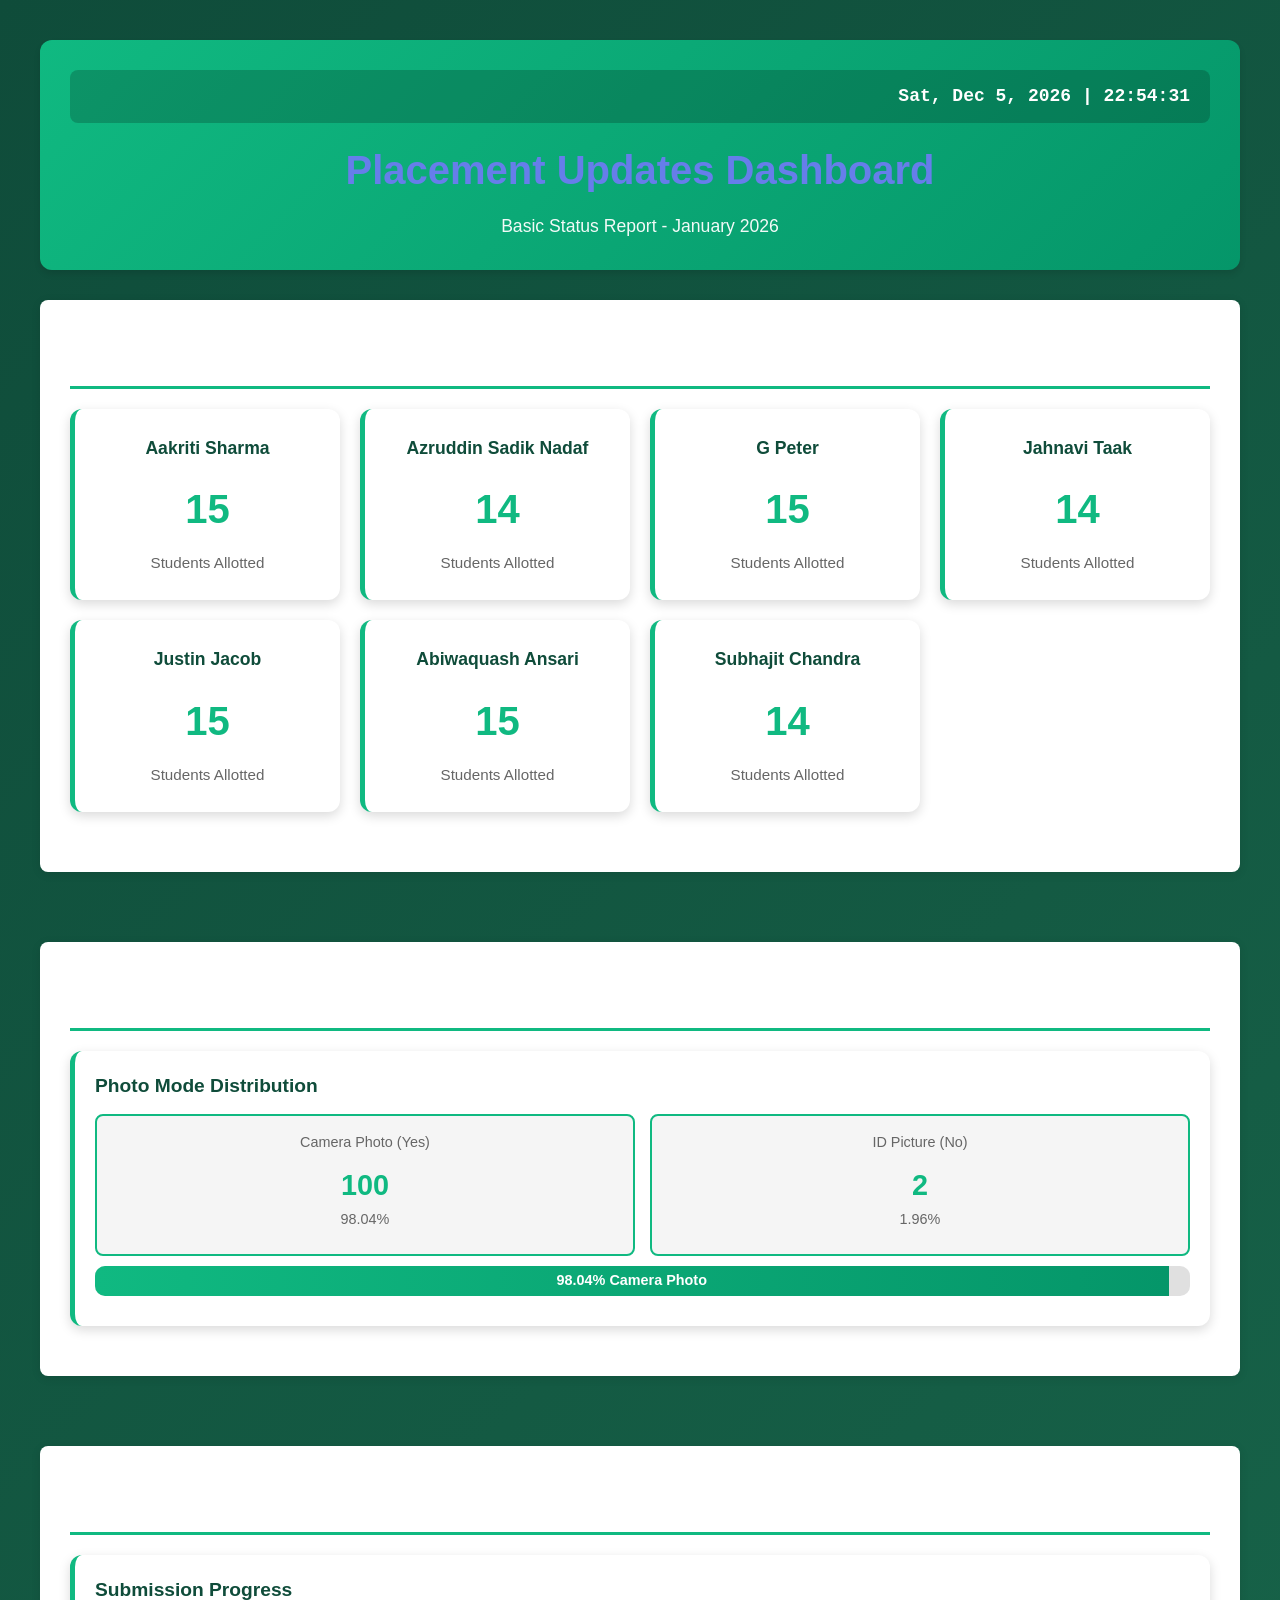
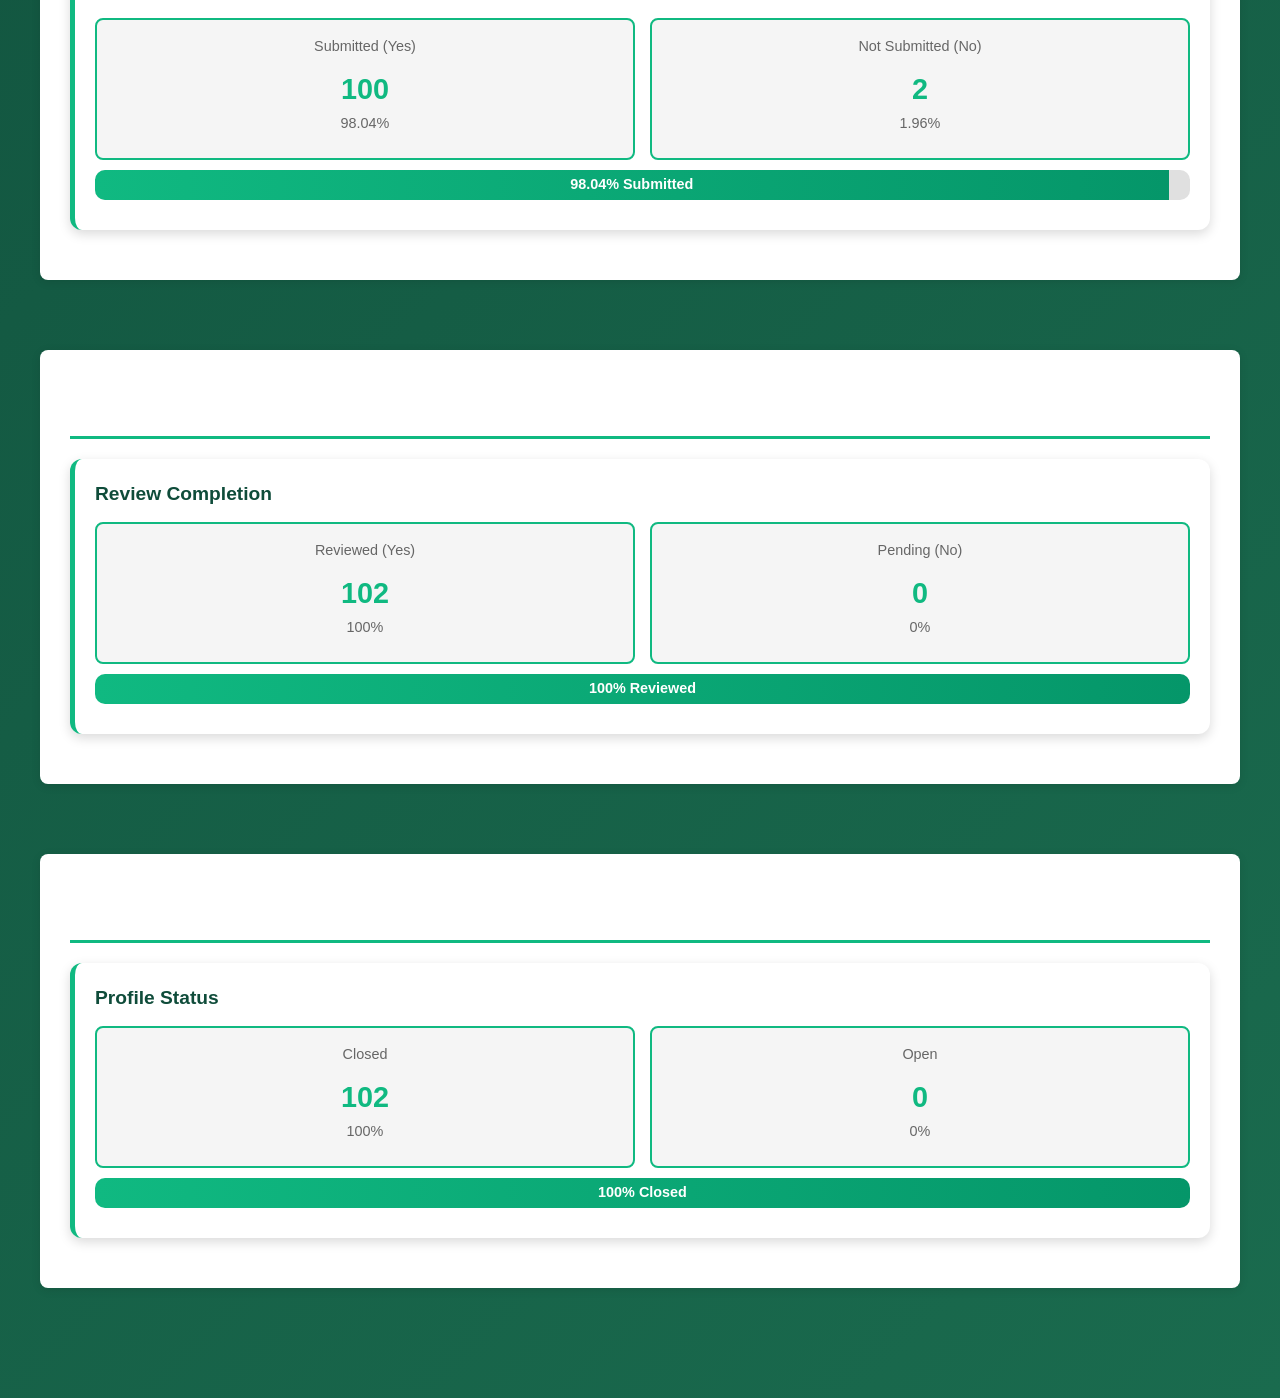
==== Basic Status/index.html @ 39550ee5 "Update index.html with green color scheme and enhanced dashboard design" ====
<!DOCTYPE html>
<html lang="en">
<head>
  <meta charset="UTF-8">
  <meta name="viewport" content="width=device-width, initial-scale=1.0">
  <title>Placement Dashboard - Basic Status</title>
  <link rel="stylesheet" href="styles.css">
  <style>
    * {
      margin: 0;
      padding: 0;
      box-sizing: border-box;
    }

    body {
      font-family: 'Segoe UI', Tahoma, Geneva, Verdana, sans-serif;
      background: linear-gradient(135deg, #0f4c3a 0%, #1a6b4e 100%);
      min-height: 100vh;
      padding: 20px;
    }

    .container {
      max-width: 1400px;
      margin: 0 auto;
    }

    header {
      background: linear-gradient(135deg, #10b981 0%, #059669 100%);
      color: white;
      padding: 30px;
      border-radius: 12px;
      margin-bottom: 30px;
      box-shadow: 0 4px 6px rgba(0, 0, 0, 0.1);
    }

    header h1 {
      font-size: 2.5em;
      margin-bottom: 10px;
    }

    header p {
      font-size: 1.1em;
      opacity: 0.95;
    }

    .clock {
      font-size: 18px;
      font-weight: bold;
      color: white;
      text-align: right;
      margin-bottom: 15px;
      background: rgba(0, 0, 0, 0.2);
      padding: 12px 20px;
      border-radius: 8px;
      font-family: 'Courier New', monospace;
    }

    .stats-section {
      margin-bottom: 40px;
    }

    .stats-section h2 {
      color: white;
      font-size: 1.8em;
      margin-bottom: 20px;
      padding-bottom: 10px;
      border-bottom: 3px solid #10b981;
    }

    .grid-3 {
      display: grid;
      grid-template-columns: repeat(auto-fit, minmax(250px, 1fr));
      gap: 20px;
      margin-bottom: 30px;
    }

    .stat-card {
      background: white;
      padding: 25px;
      border-radius: 12px;
      text-align: center;
      box-shadow: 0 4px 12px rgba(0, 0, 0, 0.15);
      border-left: 5px solid #10b981;
      transition: transform 0.3s ease, box-shadow 0.3s ease;
    }

    .stat-card:hover {
      transform: translateY(-5px);
      box-shadow: 0 6px 16px rgba(0, 0, 0, 0.2);
    }

    .stat-card h3 {
      color: #0f4c3a;
      margin-bottom: 15px;
      font-size: 1.1em;
    }

    .stat-number {
      font-size: 2.5em;
      color: #10b981;
      font-weight: bold;
      margin-bottom: 10px;
    }

    .stat-card p {
      color: #666;
      font-size: 0.95em;
    }

    .summary-card {
      background: white;
      padding: 20px;
      border-radius: 12px;
      margin-bottom: 20px;
      box-shadow: 0 4px 12px rgba(0, 0, 0, 0.15);
      border-left: 5px solid #10b981;
    }

    .summary-card h3 {
      color: #0f4c3a;
      margin-bottom: 12px;
      font-size: 1.2em;
    }

    .progress-bar {
      background: #e0e0e0;
      border-radius: 10px;
      height: 30px;
      overflow: hidden;
      margin: 10px 0;
    }

    .progress-fill {
      background: linear-gradient(90deg, #10b981 0%, #059669 100%);
      height: 100%;
      display: flex;
      align-items: center;
      justify-content: center;
      color: white;
      font-weight: bold;
      font-size: 0.9em;
      transition: width 0.5s ease;
    }

    .stat-row {
      display: grid;
      grid-template-columns: 1fr 1fr;
      gap: 15px;
      margin-top: 10px;
    }

    .stat-item {
      background: #f5f5f5;
      padding: 15px;
      border-radius: 8px;
      text-align: center;
      border: 2px solid #10b981;
    }

    .stat-item .label {
      color: #666;
      font-size: 0.9em;
      margin-bottom: 8px;
    }

    .stat-item .value {
      color: #10b981;
      font-size: 1.8em;
      font-weight: bold;
    }
  </style>
</head>
<body>
  <div class="container">
    <header>
      <div class="clock" id="clock">Loading...</div>
      <h1>Placement Updates Dashboard</h1>
      <p>Basic Status Report - January 2026</p>
    </header>

    <main>
      <!-- PlaceComm Member Allocation Section -->
      <section class="stats-section">
        <h2>PlaceComm Member Allocation</h2>
        <div class="grid-3">
          <div class="stat-card">
            <h3>Aakriti Sharma</h3>
            <div class="stat-number">15</div>
            <p>Students Allotted</p>
          </div>
          <div class="stat-card">
            <h3>Azruddin Sadik Nadaf</h3>
            <div class="stat-number">14</div>
            <p>Students Allotted</p>
          </div>
          <div class="stat-card">
            <h3>G Peter</h3>
            <div class="stat-number">15</div>
            <p>Students Allotted</p>
          </div>
          <div class="stat-card">
            <h3>Jahnavi Taak</h3>
            <div class="stat-number">14</div>
            <p>Students Allotted</p>
          </div>
          <div class="stat-card">
            <h3>Justin Jacob</h3>
            <div class="stat-number">15</div>
            <p>Students Allotted</p>
          </div>
          <div class="stat-card">
            <h3>Abiwaquash Ansari</h3>
            <div class="stat-number">15</div>
            <p>Students Allotted</p>
          </div>
          <div class="stat-card">
            <h3>Subhajit Chandra</h3>
            <div class="stat-number">14</div>
            <p>Students Allotted</p>
          </div>
        </div>
      </section>

      <!-- Photo Capture Status -->
      <section class="stats-section">
        <h2>Photo Capture Status</h2>
        <div class="summary-card">
          <h3>Photo Mode Distribution</h3>
          <div class="stat-row">
            <div class="stat-item">
              <div class="label">Camera Photo (Yes)</div>
              <div class="value">100</div>
              <div class="label">98.04%</div>
            </div>
            <div class="stat-item">
              <div class="label">ID Picture (No)</div>
              <div class="value">2</div>
              <div class="label">1.96%</div>
            </div>
          </div>
          <div class="progress-bar">
            <div class="progress-fill" style="width: 98.04%">98.04% Camera Photo</div>
          </div>
        </div>
      </section>

      <!-- Draft Submission Status -->
      <section class="stats-section">
        <h2>Draft Submission Status</h2>
        <div class="summary-card">
          <h3>Submission Progress</h3>
          <div class="stat-row">
            <div class="stat-item">
              <div class="label">Submitted (Yes)</div>
              <div class="value">100</div>
              <div class="label">98.04%</div>
            </div>
            <div class="stat-item">
              <div class="label">Not Submitted (No)</div>
              <div class="value">2</div>
              <div class="label">1.96%</div>
            </div>
          </div>
          <div class="progress-bar">
            <div class="progress-fill" style="width: 98.04%">98.04% Submitted</div>
          </div>
        </div>
      </section>

      <!-- Draft Review Status -->
      <section class="stats-section">
        <h2>Draft Review Status</h2>
        <div class="summary-card">
          <h3>Review Completion</h3>
          <div class="stat-row">
            <div class="stat-item">
              <div class="label">Reviewed (Yes)</div>
              <div class="value">102</div>
              <div class="label">100%</div>
            </div>
            <div class="stat-item">
              <div class="label">Pending (No)</div>
              <div class="value">0</div>
              <div class="label">0%</div>
            </div>
          </div>
          <div class="progress-bar">
            <div class="progress-fill" style="width: 100%">100% Reviewed</div>
          </div>
        </div>
      </section>

      <!-- Final Status -->
      <section class="stats-section">
        <h2>Final Status Overview</h2>
        <div class="summary-card">
          <h3>Profile Status</h3>
          <div class="stat-row">
            <div class="stat-item">
              <div class="label">Closed</div>
              <div class="value">102</div>
              <div class="label">100%</div>
            </div>
            <div class="stat-item">
              <div class="label">Open</div>
              <div class="value">0</div>
              <div class="label">0%</div>
            </div>
          </div>
          <div class="progress-bar">
            <div class="progress-fill" style="width: 100%">100% Closed</div>
          </div>
        </div>
      </section>
    </main>
  </div>

  <script>
    // Live Clock Function
    function updateClock() {
      const now = new Date();
      const hours = String(now.getHours()).padStart(2, '0');
      const minutes = String(now.getMinutes()).padStart(2, '0');
      const seconds = String(now.getSeconds()).padStart(2, '0');
      const date = now.toLocaleDateString('en-US', { weekday: 'short', year: 'numeric', month: 'short', day: 'numeric' });
      
      document.getElementById('clock').textContent = `${date} | ${hours}:${minutes}:${seconds}`;
    }
    
    // Update clock immediately and then every second
    updateClock();
    setInterval(updateClock, 1000);
  </script>
</body>
</html>
---- Basic Status/styles.css ----
/* Placement Dashboard - Basic Status Styling */

* {
    margin: 0;
    padding: 0;
    box-sizing: border-box;
}

body {
    font-family: 'Segoe UI', Tahoma, Geneva, Verdana, sans-serif;
    background: linear-gradient(135deg, #667eea 0%, #764ba2 100%);
    color: #333;
    line-height: 1.6;
    min-height: 100vh;
}

.container {
    max-width: 1200px;
    margin: 0 auto;
    padding: 20px;
}

header {
    background: white;
    padding: 40px 20px;
    border-radius: 10px 10px 0 0;
    text-align: center;
    box-shadow: 0 2px 10px rgba(0, 0, 0, 0.1);
    margin-bottom: 30px;
}

header h1 {
    color: #667eea;
    font-size: 2.5em;
    margin-bottom: 10px;
}

header .subtitle {
    color: #666;
    font-size: 1.2em;
    font-weight: 300;
}

main {
    display: flex;
    flex-direction: column;
    gap: 30px;
    margin-bottom: 30px;
}

.stats-section {
    background: white;
    padding: 30px;
    border-radius: 8px;
    box-shadow: 0 2px 10px rgba(0, 0, 0, 0.1);
}

.stats-section h2 {
    color: #667eea;
    font-size: 1.8em;
    margin-bottom: 25px;
    border-bottom: 3px solid #667eea;
    padding-bottom: 10px;
}

/* Grid Layouts */
.grid-3 {
    display: grid;
    grid-template-columns: repeat(auto-fit, minmax(250px, 1fr));
    gap: 20px;
}

.grid-2 {
    display: grid;
    grid-template-columns: repeat(auto-fit, minmax(300px, 1fr));
    gap: 20px;
}

.grid-1 {
    display: grid;
    grid-template-columns: 1fr;
    gap: 20px;
}

/* Stat Cards */
.stat-card {
    background: linear-gradient(135deg, #f5f7fa 0%, #c3cfe2 100%);
    padding: 25px;
    border-radius: 8px;
    text-align: center;
    transition: transform 0.3s ease, box-shadow 0.3s ease;
    border-left: 4px solid #667eea;
}

.stat-card:hover {
    transform: translateY(-5px);
    box-shadow: 0 5px 20px rgba(102, 126, 234, 0.3);
}

.stat-card h3 {
    color: #333;
    font-size: 1.1em;
    margin-bottom: 15px;
    font-weight: 600;
}

.stat-number {
    font-size: 2.5em;
    font-weight: bold;
    color: #667eea;
    margin: 15px 0;
}

.stat-card p {
    color: #666;
    font-size: 0.95em;
}

/* Stat Card Variants */
.stat-card.success {
    border-left-color: #10b981;
    background: linear-gradient(135deg, #ecfdf5 0%, #d1fae5 100%);
}

.stat-card.success .stat-number {
    color: #10b981;
}

.stat-card.warning {
    border-left-color: #f59e0b;
    background: linear-gradient(135deg, #fffbeb 0%, #fcd34d 100%);
}

.stat-card.warning .stat-number {
    color: #f59e0b;
}

.stat-card.info {
    border-left-color: #3b82f6;
    background: linear-gradient(135deg, #eff6ff 0%, #bfdbfe 100%);
}

.stat-card.info .stat-number {
    color: #3b82f6;
}

.stat-card.primary {
    border-left-color: #8b5cf6;
    background: linear-gradient(135deg, #f3e8ff 0%, #ede9fe 100%);
}

.stat-card.primary .stat-number {
    color: #8b5cf6;
}

.stat-card.status-closed {
    border-left-color: #06b6d4;
    background: linear-gradient(135deg, #ecfdf5 0%, #a5f3fc 100%);
}

.stat-card.status-closed .stat-number {
    color: #06b6d4;
}

.stat-card.status-closed .status-text {
    color: #0d9488;
    font-weight: 600;
    font-size: 1.1em;
}

/* Progress Container */
.progress-container {
    margin: 20px 0;
}

.progress-bar {
    background: #e5e7eb;
    height: 25px;
    border-radius: 12px;
    overflow: hidden;
    margin-bottom: 10px;
}

.progress {
    background: linear-gradient(90deg, #667eea 0%, #764ba2 100%);
    height: 100%;
    transition: width 0.5s ease;
}

.progress-container p {
    font-size: 0.9em;
    color: #555;
    margin-top: 10px;
}

/* Footer */
footer {
    background: white;
    text-align: center;
    padding: 30px;
    border-radius: 0 0 10px 10px;
    box-shadow: 0 2px 10px rgba(0, 0, 0, 0.1);
    color: #666;
}

footer p {
    margin: 5px 0;
}

footer p:first-child {
    font-weight: 600;
    color: #667eea;
}

/* Responsive Design */
@media (max-width: 768px) {
    header h1 {
        font-size: 1.8em;
    }

    .stats-section h2 {
        font-size: 1.4em;
    }

    .stat-number {
        font-size: 2em;
    }

    .grid-3,
    .grid-2 {
        grid-template-columns: 1fr;
    }
}

@media (max-width: 480px) {
    .container {
        padding: 10px;
    }

    header {
        padding: 20px 10px;
    }

    .stats-section {
        padding: 15px;
    }

    header h1 {
        font-size: 1.5em;
    }

    .stats-section h2 {
        font-size: 1.2em;
    }
}
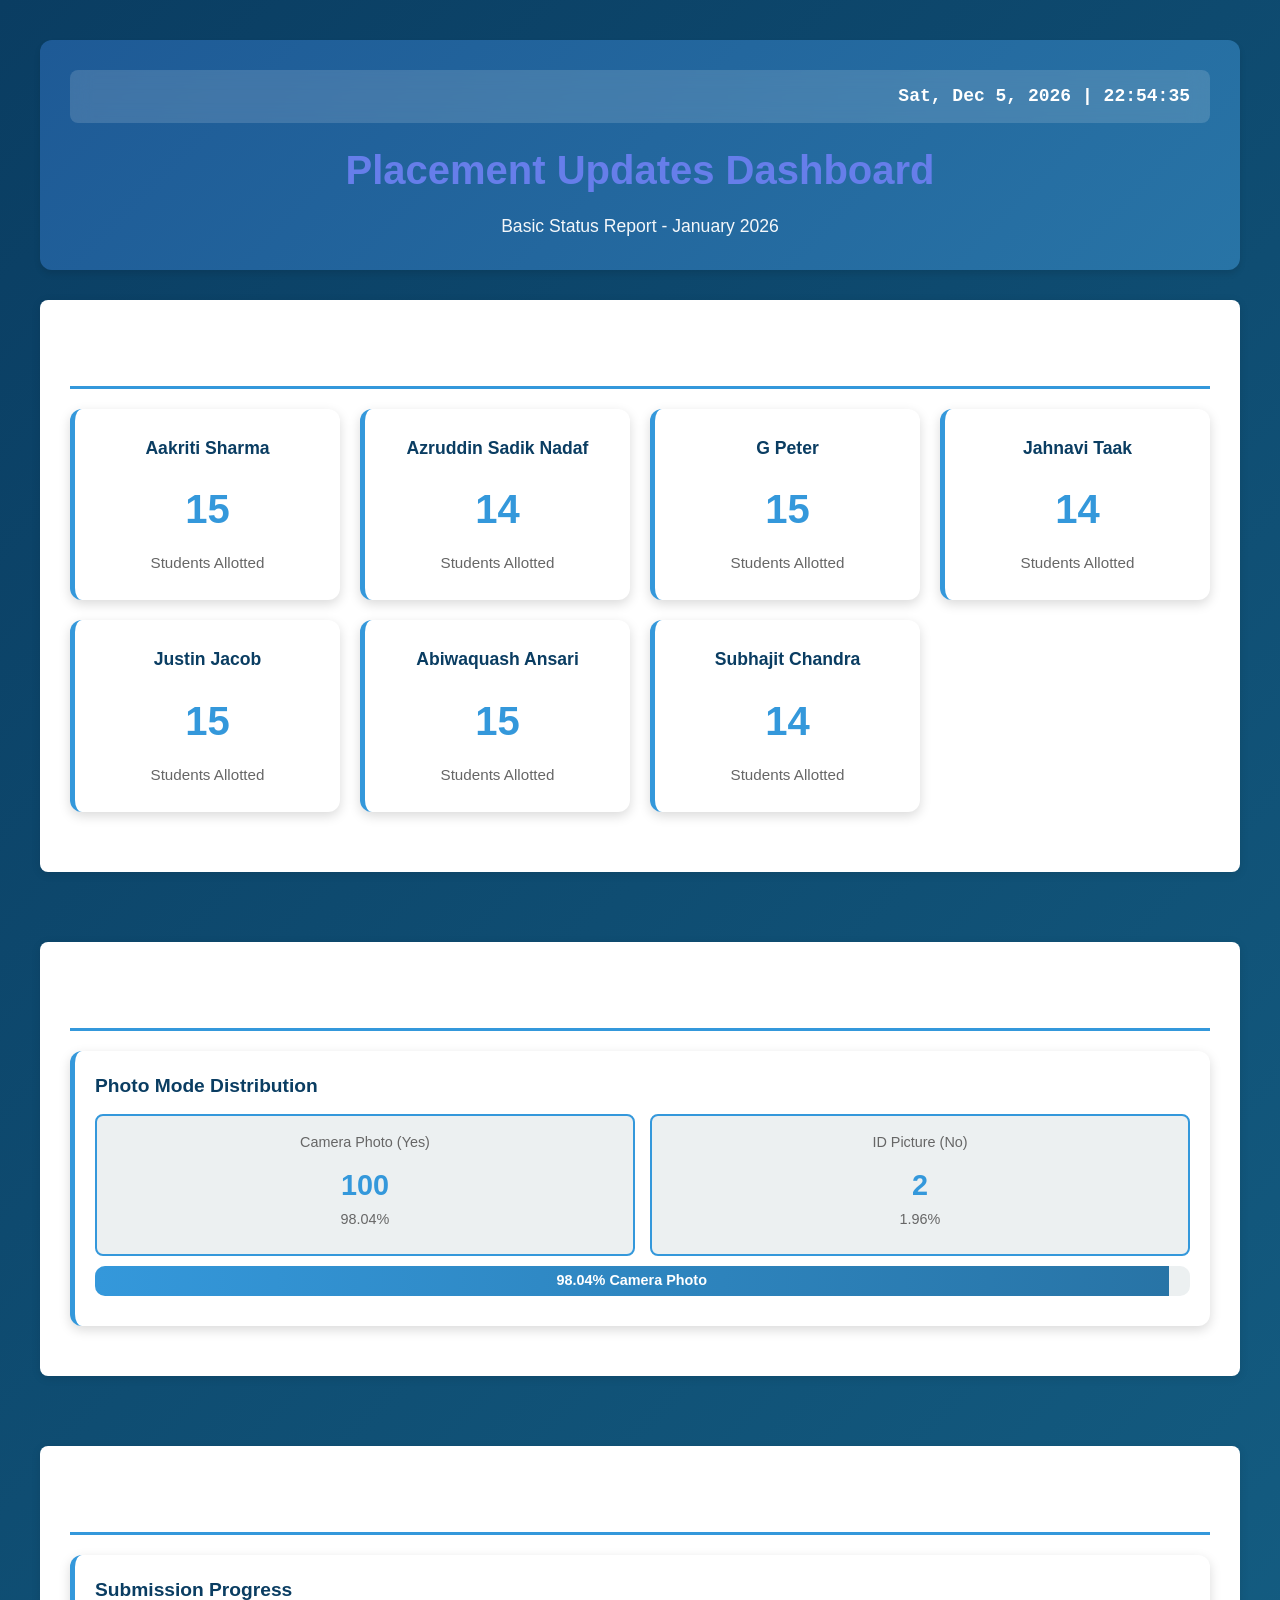
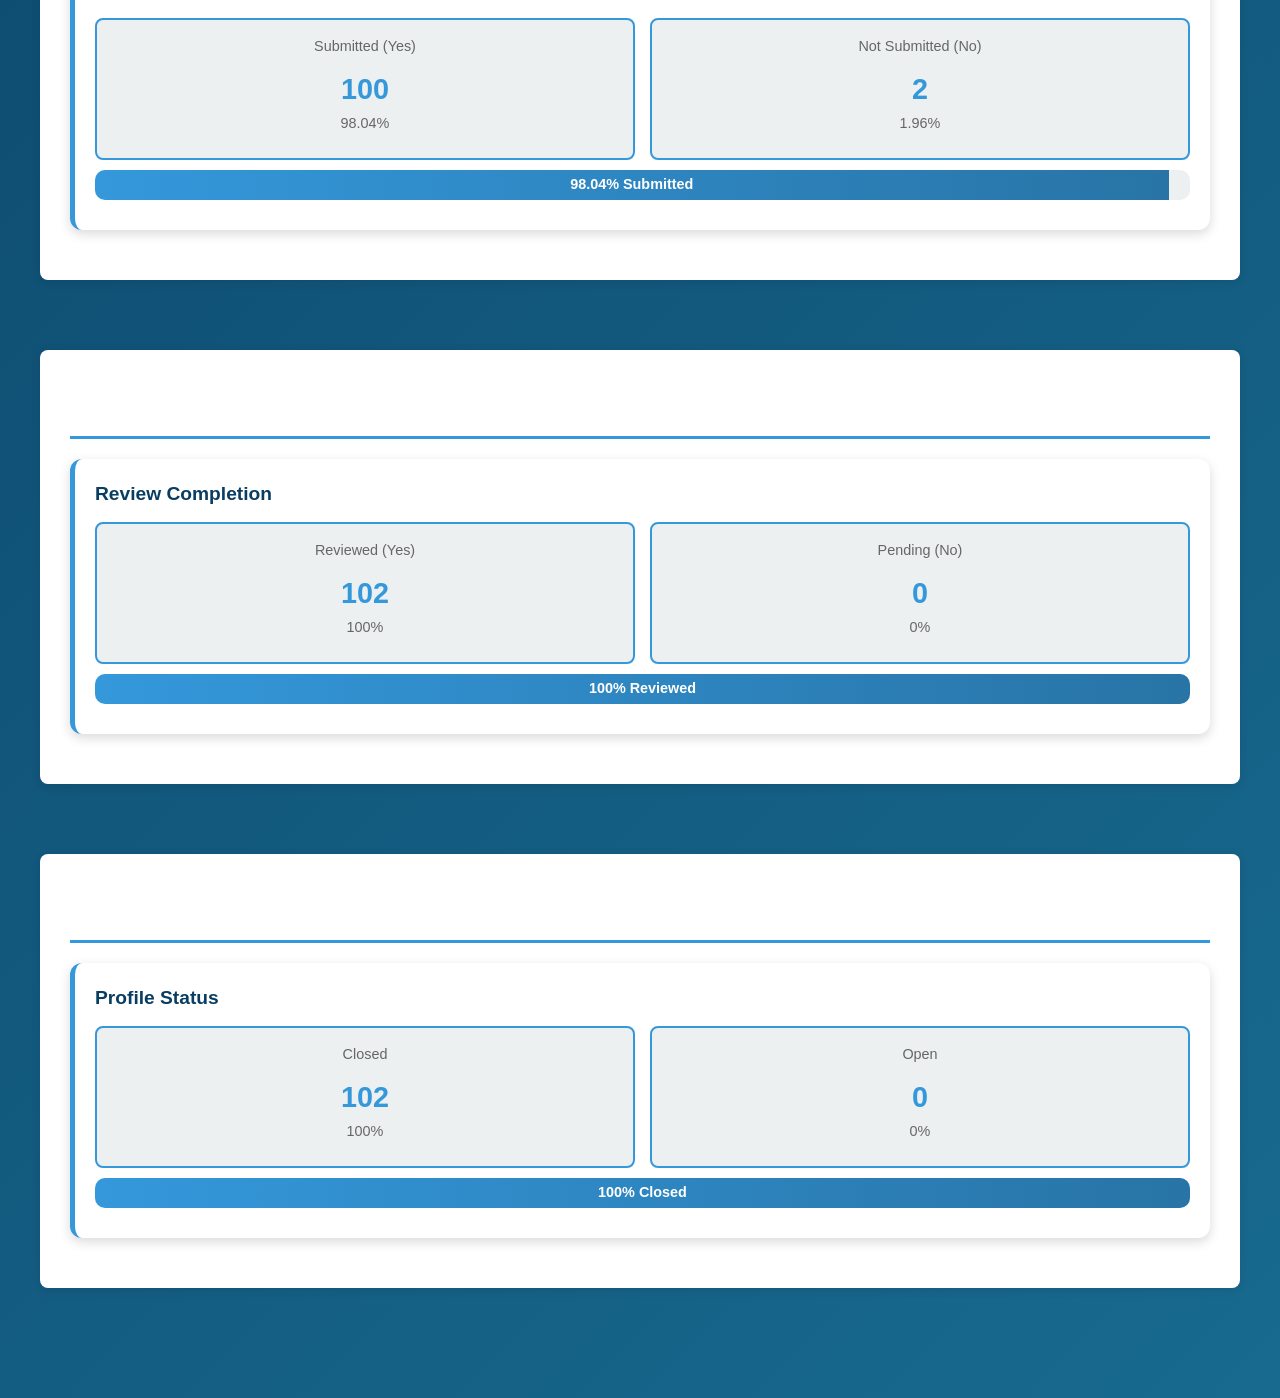
==== commit f931721a: "Update dashboard with professional blue color scheme" ====
--- a/Basic Status/index.html
+++ b/Basic Status/index.html
@@ -14,7 +14,7 @@
 
     body {
       font-family: 'Segoe UI', Tahoma, Geneva, Verdana, sans-serif;
-      background: linear-gradient(135deg, #0f4c3a 0%, #1a6b4e 100%);
+      background: linear-gradient(135deg, #0a3d62 0%, #186a8f 100%);
       min-height: 100vh;
       padding: 20px;
     }
@@ -25,7 +25,7 @@
     }
 
     header {
-      background: linear-gradient(135deg, #10b981 0%, #059669 100%);
+      background: linear-gradient(135deg, #1e5a96 0%, #2874a6 100%);
       color: white;
       padding: 30px;
       border-radius: 12px;
@@ -36,6 +36,7 @@
     header h1 {
       font-size: 2.5em;
       margin-bottom: 10px;
+      font-weight: 700;
     }
 
     header p {
@@ -49,10 +50,11 @@
       color: white;
       text-align: right;
       margin-bottom: 15px;
-      background: rgba(0, 0, 0, 0.2);
+      background: rgba(255, 255, 255, 0.15);
       padding: 12px 20px;
       border-radius: 8px;
       font-family: 'Courier New', monospace;
+      backdrop-filter: blur(10px);
     }
 
     .stats-section {
@@ -64,7 +66,8 @@
       font-size: 1.8em;
       margin-bottom: 20px;
       padding-bottom: 10px;
-      border-bottom: 3px solid #10b981;
+      border-bottom: 3px solid #3498db;
+      font-weight: 600;
     }
 
     .grid-3 {
@@ -80,7 +83,7 @@
       border-radius: 12px;
       text-align: center;
       box-shadow: 0 4px 12px rgba(0, 0, 0, 0.15);
-      border-left: 5px solid #10b981;
+      border-left: 5px solid #3498db;
       transition: transform 0.3s ease, box-shadow 0.3s ease;
     }
 
@@ -90,14 +93,15 @@
     }
 
     .stat-card h3 {
-      color: #0f4c3a;
+      color: #0a3d62;
       margin-bottom: 15px;
       font-size: 1.1em;
+      font-weight: 600;
     }
 
     .stat-number {
       font-size: 2.5em;
-      color: #10b981;
+      color: #3498db;
       font-weight: bold;
       margin-bottom: 10px;
     }
@@ -113,17 +117,18 @@
       border-radius: 12px;
       margin-bottom: 20px;
       box-shadow: 0 4px 12px rgba(0, 0, 0, 0.15);
-      border-left: 5px solid #10b981;
+      border-left: 5px solid #3498db;
     }
 
     .summary-card h3 {
-      color: #0f4c3a;
+      color: #0a3d62;
       margin-bottom: 12px;
       font-size: 1.2em;
+      font-weight: 600;
     }
 
     .progress-bar {
-      background: #e0e0e0;
+      background: #ecf0f1;
       border-radius: 10px;
       height: 30px;
       overflow: hidden;
@@ -131,7 +136,7 @@
     }
 
     .progress-fill {
-      background: linear-gradient(90deg, #10b981 0%, #059669 100%);
+      background: linear-gradient(90deg, #3498db 0%, #2874a6 100%);
       height: 100%;
       display: flex;
       align-items: center;
@@ -150,11 +155,11 @@
     }
 
     .stat-item {
-      background: #f5f5f5;
+      background: #ecf0f1;
       padding: 15px;
       border-radius: 8px;
       text-align: center;
-      border: 2px solid #10b981;
+      border: 2px solid #3498db;
     }
 
     .stat-item .label {
@@ -164,7 +169,7 @@
     }
 
     .stat-item .value {
-      color: #10b981;
+      color: #3498db;
       font-size: 1.8em;
       font-weight: bold;
     }
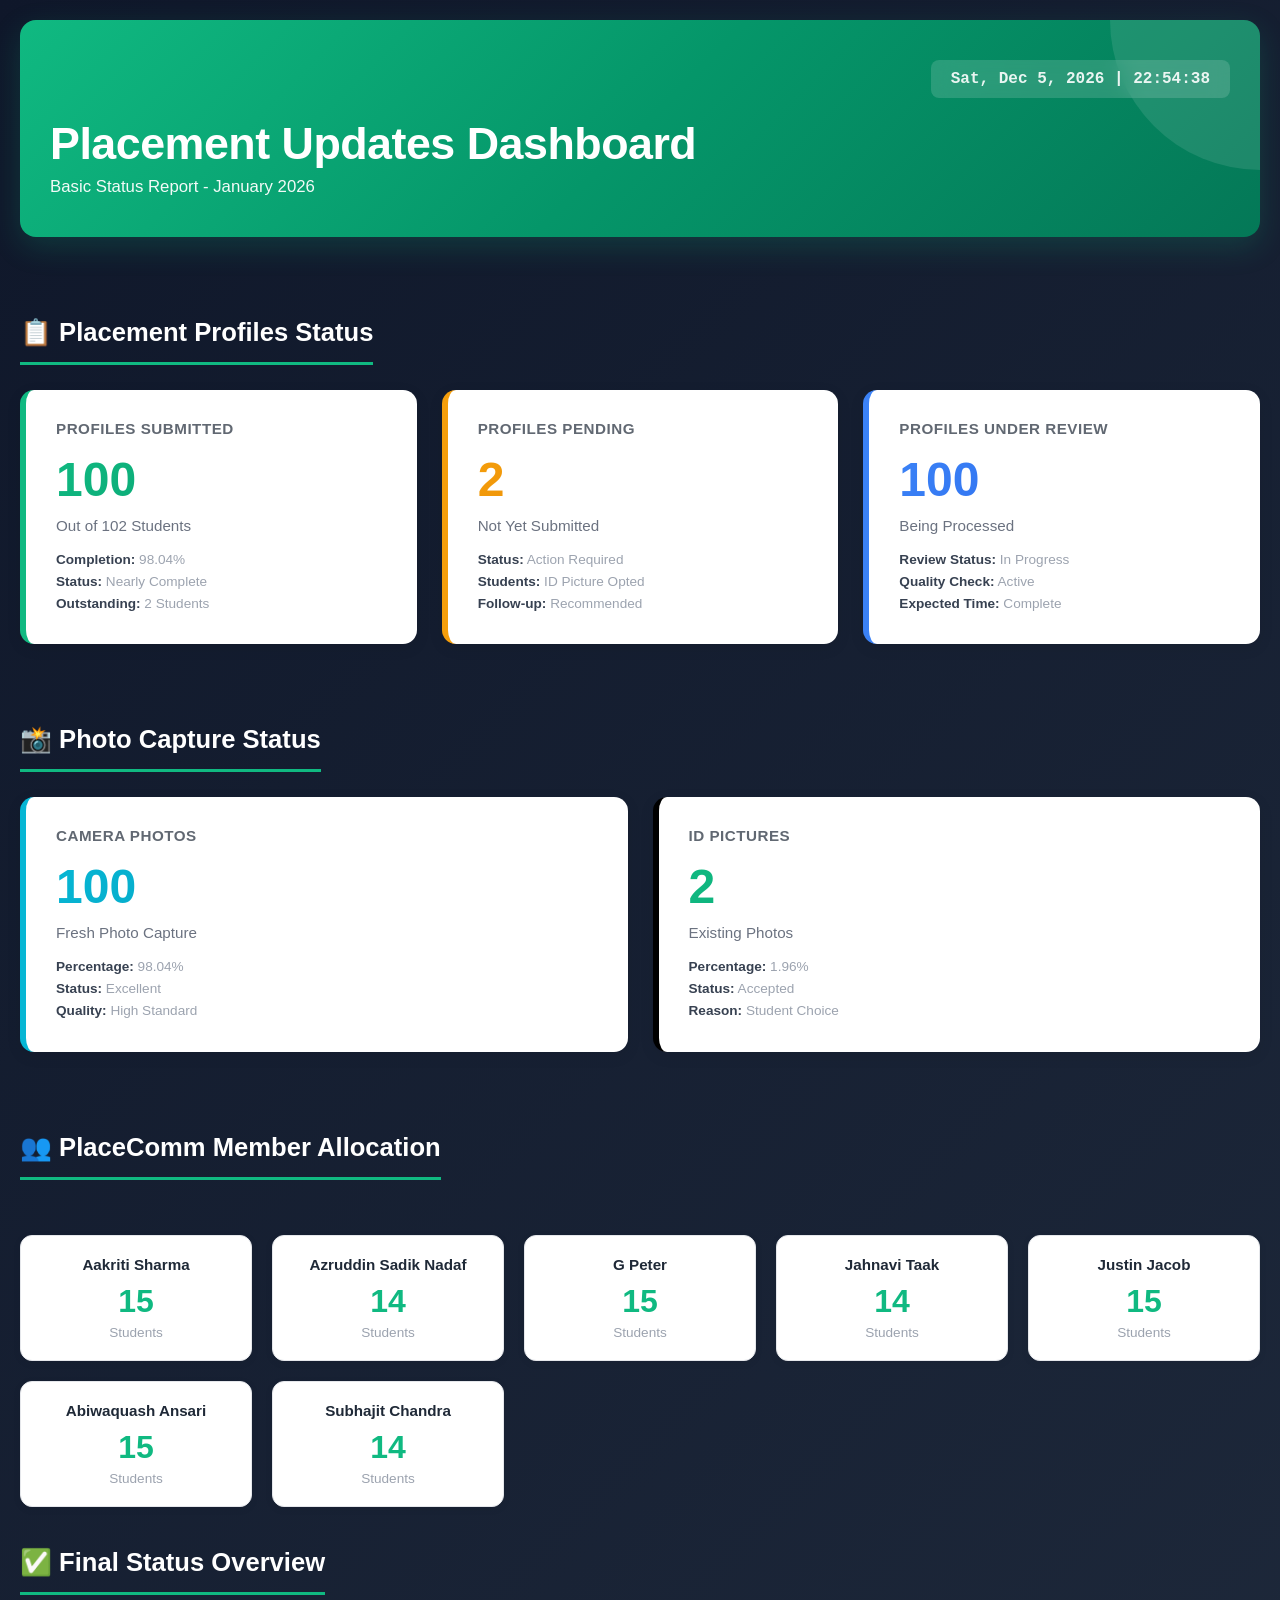
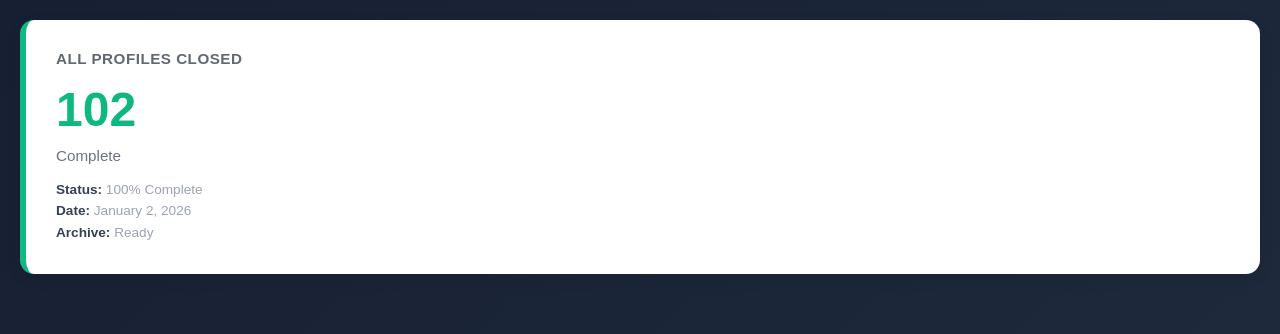
==== commit e622d902: "Redesign dashboard with enhanced header and detailed profile sections" ====
--- a/Basic Status/index.html
+++ b/Basic Status/index.html
@@ -4,7 +4,6 @@
   <meta charset="UTF-8">
   <meta name="viewport" content="width=device-width, initial-scale=1.0">
   <title>Placement Dashboard - Basic Status</title>
-  <link rel="stylesheet" href="styles.css">
   <style>
     * {
       margin: 0;
@@ -14,7 +13,7 @@
 
     body {
       font-family: 'Segoe UI', Tahoma, Geneva, Verdana, sans-serif;
-      background: linear-gradient(135deg, #0a3d62 0%, #186a8f 100%);
+      background: linear-gradient(135deg, #0f172a 0%, #1e293b 100%);
       min-height: 100vh;
       padding: 20px;
     }
@@ -25,303 +24,346 @@
     }
 
     header {
-      background: linear-gradient(135deg, #1e5a96 0%, #2874a6 100%);
+      background: linear-gradient(135deg, #10b981 0%, #059669 50%, #047857 100%);
       color: white;
-      padding: 30px;
-      border-radius: 12px;
-      margin-bottom: 30px;
-      box-shadow: 0 4px 6px rgba(0, 0, 0, 0.1);
-    }
-
-    header h1 {
-      font-size: 2.5em;
-      margin-bottom: 10px;
-      font-weight: 700;
-    }
-
-    header p {
-      font-size: 1.1em;
-      opacity: 0.95;
+      padding: 40px 30px;
+      border-radius: 16px;
+      margin-bottom: 40px;
+      box-shadow: 0 10px 30px rgba(16, 185, 129, 0.2);
+      position: relative;
+      overflow: hidden;
+    }
+
+    header::before {
+      content: '';
+      position: absolute;
+      top: 0;
+      right: 0;
+      width: 300px;
+      height: 300px;
+      background: rgba(255, 255, 255, 0.1);
+      border-radius: 50%;
+      transform: translate(50%, -50%);
+    }
+
+    .header-content {
+      position: relative;
+      z-index: 1;
     }
 
     .clock {
-      font-size: 18px;
-      font-weight: bold;
-      color: white;
+      font-size: 16px;
+      font-weight: 600;
+      color: rgba(255, 255, 255, 0.9);
       text-align: right;
-      margin-bottom: 15px;
+      margin-bottom: 20px;
       background: rgba(255, 255, 255, 0.15);
-      padding: 12px 20px;
+      padding: 10px 20px;
       border-radius: 8px;
       font-family: 'Courier New', monospace;
+      width: fit-content;
+      margin-left: auto;
       backdrop-filter: blur(10px);
     }
 
-    .stats-section {
+    header h1 {
+      font-size: 2.8em;
+      margin-bottom: 8px;
+      font-weight: 700;
+      letter-spacing: -0.5px;
+    }
+
+    header p {
+      font-size: 1.05em;
+      opacity: 0.95;
+      font-weight: 500;
+    }
+
+    .stats-grid {
+      display: grid;
+      grid-template-columns: repeat(auto-fit, minmax(300px, 1fr));
+      gap: 25px;
       margin-bottom: 40px;
-    }
-
-    .stats-section h2 {
-      color: white;
-      font-size: 1.8em;
-      margin-bottom: 20px;
-      padding-bottom: 10px;
-      border-bottom: 3px solid #3498db;
-      font-weight: 600;
-    }
-
-    .grid-3 {
-      display: grid;
-      grid-template-columns: repeat(auto-fit, minmax(250px, 1fr));
-      gap: 20px;
-      margin-bottom: 30px;
     }
 
     .stat-card {
       background: white;
-      padding: 25px;
-      border-radius: 12px;
-      text-align: center;
-      box-shadow: 0 4px 12px rgba(0, 0, 0, 0.15);
-      border-left: 5px solid #3498db;
+      padding: 30px;
+      border-radius: 14px;
+      box-shadow: 0 4px 15px rgba(0, 0, 0, 0.08);
+      border-left: 6px solid;
       transition: transform 0.3s ease, box-shadow 0.3s ease;
     }
 
     .stat-card:hover {
-      transform: translateY(-5px);
-      box-shadow: 0 6px 16px rgba(0, 0, 0, 0.2);
+      transform: translateY(-8px);
+      box-shadow: 0 8px 25px rgba(0, 0, 0, 0.12);
+    }
+
+    .stat-card.submitted {
+      border-left-color: #10b981;
+    }
+
+    .stat-card.pending {
+      border-left-color: #f59e0b;
+    }
+
+    .stat-card.review {
+      border-left-color: #3b82f6;
+    }
+
+    .stat-card.allocated {
+      border-left-color: #8b5cf6;
+    }
+
+    .stat-card.photo {
+      border-left-color: #06b6d4;
     }
 
     .stat-card h3 {
-      color: #0a3d62;
+      color: #1f2937;
+      font-size: 0.95em;
+      font-weight: 600;
+      text-transform: uppercase;
+      letter-spacing: 0.5px;
       margin-bottom: 15px;
-      font-size: 1.1em;
-      font-weight: 600;
+      opacity: 0.7;
     }
 
     .stat-number {
-      font-size: 2.5em;
-      color: #3498db;
-      font-weight: bold;
+      font-size: 3em;
+      font-weight: 700;
       margin-bottom: 10px;
-    }
-
-    .stat-card p {
-      color: #666;
+      background: linear-gradient(135deg, #10b981 0%, #059669 100%);
+      -webkit-background-clip: text;
+      -webkit-text-fill-color: transparent;
+      background-clip: text;
+    }
+
+    .stat-card.pending .stat-number {
+      background: linear-gradient(135deg, #f59e0b 0%, #d97706 100%);
+      -webkit-background-clip: text;
+      -webkit-text-fill-color: transparent;
+      background-clip: text;
+    }
+
+    .stat-card.review .stat-number {
+      background: linear-gradient(135deg, #3b82f6 0%, #2563eb 100%);
+      -webkit-background-clip: text;
+      -webkit-text-fill-color: transparent;
+      background-clip: text;
+    }
+
+    .stat-card.allocated .stat-number {
+      background: linear-gradient(135deg, #8b5cf6 0%, #7c3aed 100%);
+      -webkit-background-clip: text;
+      -webkit-text-fill-color: transparent;
+      background-clip: text;
+    }
+
+    .stat-card.photo .stat-number {
+      background: linear-gradient(135deg, #06b6d4 0%, #0891b2 100%);
+      -webkit-background-clip: text;
+      -webkit-text-fill-color: transparent;
+      background-clip: text;
+    }
+
+    .stat-label {
+      color: #6b7280;
       font-size: 0.95em;
-    }
-
-    .summary-card {
+      font-weight: 500;
+      margin-bottom: 15px;
+    }
+
+    .stat-details {
+      font-size: 0.85em;
+      color: #9ca3af;
+      line-height: 1.6;
+    }
+
+    .stat-details strong {
+      color: #374151;
+    }
+
+    .member-grid {
+      display: grid;
+      grid-template-columns: repeat(auto-fit, minmax(200px, 1fr));
+      gap: 20px;
+      margin-top: 30px;
+    }
+
+    .member-card {
       background: white;
       padding: 20px;
       border-radius: 12px;
-      margin-bottom: 20px;
-      box-shadow: 0 4px 12px rgba(0, 0, 0, 0.15);
-      border-left: 5px solid #3498db;
-    }
-
-    .summary-card h3 {
-      color: #0a3d62;
-      margin-bottom: 12px;
-      font-size: 1.2em;
+      text-align: center;
+      box-shadow: 0 2px 8px rgba(0, 0, 0, 0.06);
+      border: 1px solid #e5e7eb;
+    }
+
+    .member-card h4 {
+      color: #1f2937;
+      font-size: 0.95em;
+      margin-bottom: 10px;
       font-weight: 600;
     }
 
-    .progress-bar {
-      background: #ecf0f1;
-      border-radius: 10px;
-      height: 30px;
-      overflow: hidden;
-      margin: 10px 0;
-    }
-
-    .progress-fill {
-      background: linear-gradient(90deg, #3498db 0%, #2874a6 100%);
-      height: 100%;
-      display: flex;
-      align-items: center;
-      justify-content: center;
+    .member-count {
+      font-size: 2em;
+      font-weight: 700;
+      color: #10b981;
+      margin-bottom: 5px;
+    }
+
+    .member-label {
+      color: #9ca3af;
+      font-size: 0.85em;
+    }
+
+    .section-title {
       color: white;
-      font-weight: bold;
-      font-size: 0.9em;
-      transition: width 0.5s ease;
-    }
-
-    .stat-row {
-      display: grid;
-      grid-template-columns: 1fr 1fr;
-      gap: 15px;
-      margin-top: 10px;
-    }
-
-    .stat-item {
-      background: #ecf0f1;
-      padding: 15px;
-      border-radius: 8px;
-      text-align: center;
-      border: 2px solid #3498db;
-    }
-
-    .stat-item .label {
-      color: #666;
-      font-size: 0.9em;
-      margin-bottom: 8px;
-    }
-
-    .stat-item .value {
-      color: #3498db;
-      font-size: 1.8em;
-      font-weight: bold;
+      font-size: 1.6em;
+      margin-bottom: 25px;
+      margin-top: 40px;
+      font-weight: 700;
+      padding-bottom: 15px;
+      border-bottom: 3px solid #10b981;
+      display: inline-block;
     }
   </style>
 </head>
 <body>
   <div class="container">
     <header>
-      <div class="clock" id="clock">Loading...</div>
-      <h1>Placement Updates Dashboard</h1>
-      <p>Basic Status Report - January 2026</p>
+      <div class="header-content">
+        <div class="clock" id="clock">Loading...</div>
+        <h1>Placement Updates Dashboard</h1>
+        <p>Basic Status Report - January 2026</p>
+      </div>
     </header>
 
     <main>
-      <!-- PlaceComm Member Allocation Section -->
-      <section class="stats-section">
-        <h2>PlaceComm Member Allocation</h2>
-        <div class="grid-3">
-          <div class="stat-card">
-            <h3>Aakriti Sharma</h3>
-            <div class="stat-number">15</div>
-            <p>Students Allotted</p>
-          </div>
-          <div class="stat-card">
-            <h3>Azruddin Sadik Nadaf</h3>
-            <div class="stat-number">14</div>
-            <p>Students Allotted</p>
-          </div>
-          <div class="stat-card">
-            <h3>G Peter</h3>
-            <div class="stat-number">15</div>
-            <p>Students Allotted</p>
-          </div>
-          <div class="stat-card">
-            <h3>Jahnavi Taak</h3>
-            <div class="stat-number">14</div>
-            <p>Students Allotted</p>
-          </div>
-          <div class="stat-card">
-            <h3>Justin Jacob</h3>
-            <div class="stat-number">15</div>
-            <p>Students Allotted</p>
-          </div>
-          <div class="stat-card">
-            <h3>Abiwaquash Ansari</h3>
-            <div class="stat-number">15</div>
-            <p>Students Allotted</p>
-          </div>
-          <div class="stat-card">
-            <h3>Subhajit Chandra</h3>
-            <div class="stat-number">14</div>
-            <p>Students Allotted</p>
-          </div>
-        </div>
-      </section>
-
-      <!-- Photo Capture Status -->
-      <section class="stats-section">
-        <h2>Photo Capture Status</h2>
-        <div class="summary-card">
-          <h3>Photo Mode Distribution</h3>
-          <div class="stat-row">
-            <div class="stat-item">
-              <div class="label">Camera Photo (Yes)</div>
-              <div class="value">100</div>
-              <div class="label">98.04%</div>
-            </div>
-            <div class="stat-item">
-              <div class="label">ID Picture (No)</div>
-              <div class="value">2</div>
-              <div class="label">1.96%</div>
-            </div>
-          </div>
-          <div class="progress-bar">
-            <div class="progress-fill" style="width: 98.04%">98.04% Camera Photo</div>
-          </div>
-        </div>
-      </section>
-
-      <!-- Draft Submission Status -->
-      <section class="stats-section">
-        <h2>Draft Submission Status</h2>
-        <div class="summary-card">
-          <h3>Submission Progress</h3>
-          <div class="stat-row">
-            <div class="stat-item">
-              <div class="label">Submitted (Yes)</div>
-              <div class="value">100</div>
-              <div class="label">98.04%</div>
-            </div>
-            <div class="stat-item">
-              <div class="label">Not Submitted (No)</div>
-              <div class="value">2</div>
-              <div class="label">1.96%</div>
-            </div>
-          </div>
-          <div class="progress-bar">
-            <div class="progress-fill" style="width: 98.04%">98.04% Submitted</div>
-          </div>
-        </div>
-      </section>
-
-      <!-- Draft Review Status -->
-      <section class="stats-section">
-        <h2>Draft Review Status</h2>
-        <div class="summary-card">
-          <h3>Review Completion</h3>
-          <div class="stat-row">
-            <div class="stat-item">
-              <div class="label">Reviewed (Yes)</div>
-              <div class="value">102</div>
-              <div class="label">100%</div>
-            </div>
-            <div class="stat-item">
-              <div class="label">Pending (No)</div>
-              <div class="value">0</div>
-              <div class="label">0%</div>
-            </div>
-          </div>
-          <div class="progress-bar">
-            <div class="progress-fill" style="width: 100%">100% Reviewed</div>
-          </div>
-        </div>
-      </section>
-
-      <!-- Final Status -->
-      <section class="stats-section">
-        <h2>Final Status Overview</h2>
-        <div class="summary-card">
-          <h3>Profile Status</h3>
-          <div class="stat-row">
-            <div class="stat-item">
-              <div class="label">Closed</div>
-              <div class="value">102</div>
-              <div class="label">100%</div>
-            </div>
-            <div class="stat-item">
-              <div class="label">Open</div>
-              <div class="value">0</div>
-              <div class="label">0%</div>
-            </div>
-          </div>
-          <div class="progress-bar">
-            <div class="progress-fill" style="width: 100%">100% Closed</div>
-          </div>
-        </div>
-      </section>
+      <!-- Placement Profiles Section -->
+      <h2 class="section-title">📋 Placement Profiles Status</h2>
+      <div class="stats-grid">
+        <div class="stat-card submitted">
+          <h3>Profiles Submitted</h3>
+          <div class="stat-number">100</div>
+          <div class="stat-label">Out of 102 Students</div>
+          <div class="stat-details">
+            <strong>Completion:</strong> 98.04%<br>
+            <strong>Status:</strong> Nearly Complete<br>
+            <strong>Outstanding:</strong> 2 Students
+          </div>
+        </div>
+
+        <div class="stat-card pending">
+          <h3>Profiles Pending</h3>
+          <div class="stat-number">2</div>
+          <div class="stat-label">Not Yet Submitted</div>
+          <div class="stat-details">
+            <strong>Status:</strong> Action Required<br>
+            <strong>Students:</strong> ID Picture Opted<br>
+            <strong>Follow-up:</strong> Recommended
+          </div>
+        </div>
+
+        <div class="stat-card review">
+          <h3>Profiles Under Review</h3>
+          <div class="stat-number">100</div>
+          <div class="stat-label">Being Processed</div>
+          <div class="stat-details">
+            <strong>Review Status:</strong> In Progress<br>
+            <strong>Quality Check:</strong> Active<br>
+            <strong>Expected Time:</strong> Complete
+          </div>
+        </div>
+      </div>
+
+      <!-- Photo Capture Section -->
+      <h2 class="section-title">📸 Photo Capture Status</h2>
+      <div class="stats-grid">
+        <div class="stat-card photo">
+          <h3>Camera Photos</h3>
+          <div class="stat-number">100</div>
+          <div class="stat-label">Fresh Photo Capture</div>
+          <div class="stat-details">
+            <strong>Percentage:</strong> 98.04%<br>
+            <strong>Status:</strong> Excellent<br>
+            <strong>Quality:</strong> High Standard
+          </div>
+        </div>
+
+        <div class="stat-card">
+          <h3>ID Pictures</h3>
+          <div class="stat-number">2</div>
+          <div class="stat-label">Existing Photos</div>
+          <div class="stat-details">
+            <strong>Percentage:</strong> 1.96%<br>
+            <strong>Status:</strong> Accepted<br>
+            <strong>Reason:</strong> Student Choice
+          </div>
+        </div>
+      </div>
+
+      <!-- Allocation Section -->
+      <h2 class="section-title">👥 PlaceComm Member Allocation</h2>
+      <div class="member-grid">
+        <div class="member-card">
+          <h4>Aakriti Sharma</h4>
+          <div class="member-count">15</div>
+          <div class="member-label">Students</div>
+        </div>
+        <div class="member-card">
+          <h4>Azruddin Sadik Nadaf</h4>
+          <div class="member-count">14</div>
+          <div class="member-label">Students</div>
+        </div>
+        <div class="member-card">
+          <h4>G Peter</h4>
+          <div class="member-count">15</div>
+          <div class="member-label">Students</div>
+        </div>
+        <div class="member-card">
+          <h4>Jahnavi Taak</h4>
+          <div class="member-count">14</div>
+          <div class="member-label">Students</div>
+        </div>
+        <div class="member-card">
+          <h4>Justin Jacob</h4>
+          <div class="member-count">15</div>
+          <div class="member-label">Students</div>
+        </div>
+        <div class="member-card">
+          <h4>Abiwaquash Ansari</h4>
+          <div class="member-count">15</div>
+          <div class="member-label">Students</div>
+        </div>
+        <div class="member-card">
+          <h4>Subhajit Chandra</h4>
+          <div class="member-count">14</div>
+          <div class="member-label">Students</div>
+        </div>
+      </div>
+
+      <!-- Final Status Section -->
+      <h2 class="section-title">✅ Final Status Overview</h2>
+      <div class="stats-grid">
+        <div class="stat-card submitted">
+          <h3>All Profiles Closed</h3>
+          <div class="stat-number">102</div>
+          <div class="stat-label">Complete</div>
+          <div class="stat-details">
+            <strong>Status:</strong> 100% Complete<br>
+            <strong>Date:</strong> January 2, 2026<br>
+            <strong>Archive:</strong> Ready
+          </div>
+        </div>
+      </div>
     </main>
   </div>
 
   <script>
-    // Live Clock Function
     function updateClock() {
       const now = new Date();
       const hours = String(now.getHours()).padStart(2, '0');
@@ -332,7 +374,6 @@
       document.getElementById('clock').textContent = `${date} | ${hours}:${minutes}:${seconds}`;
     }
     
-    // Update clock immediately and then every second
     updateClock();
     setInterval(updateClock, 1000);
   </script>
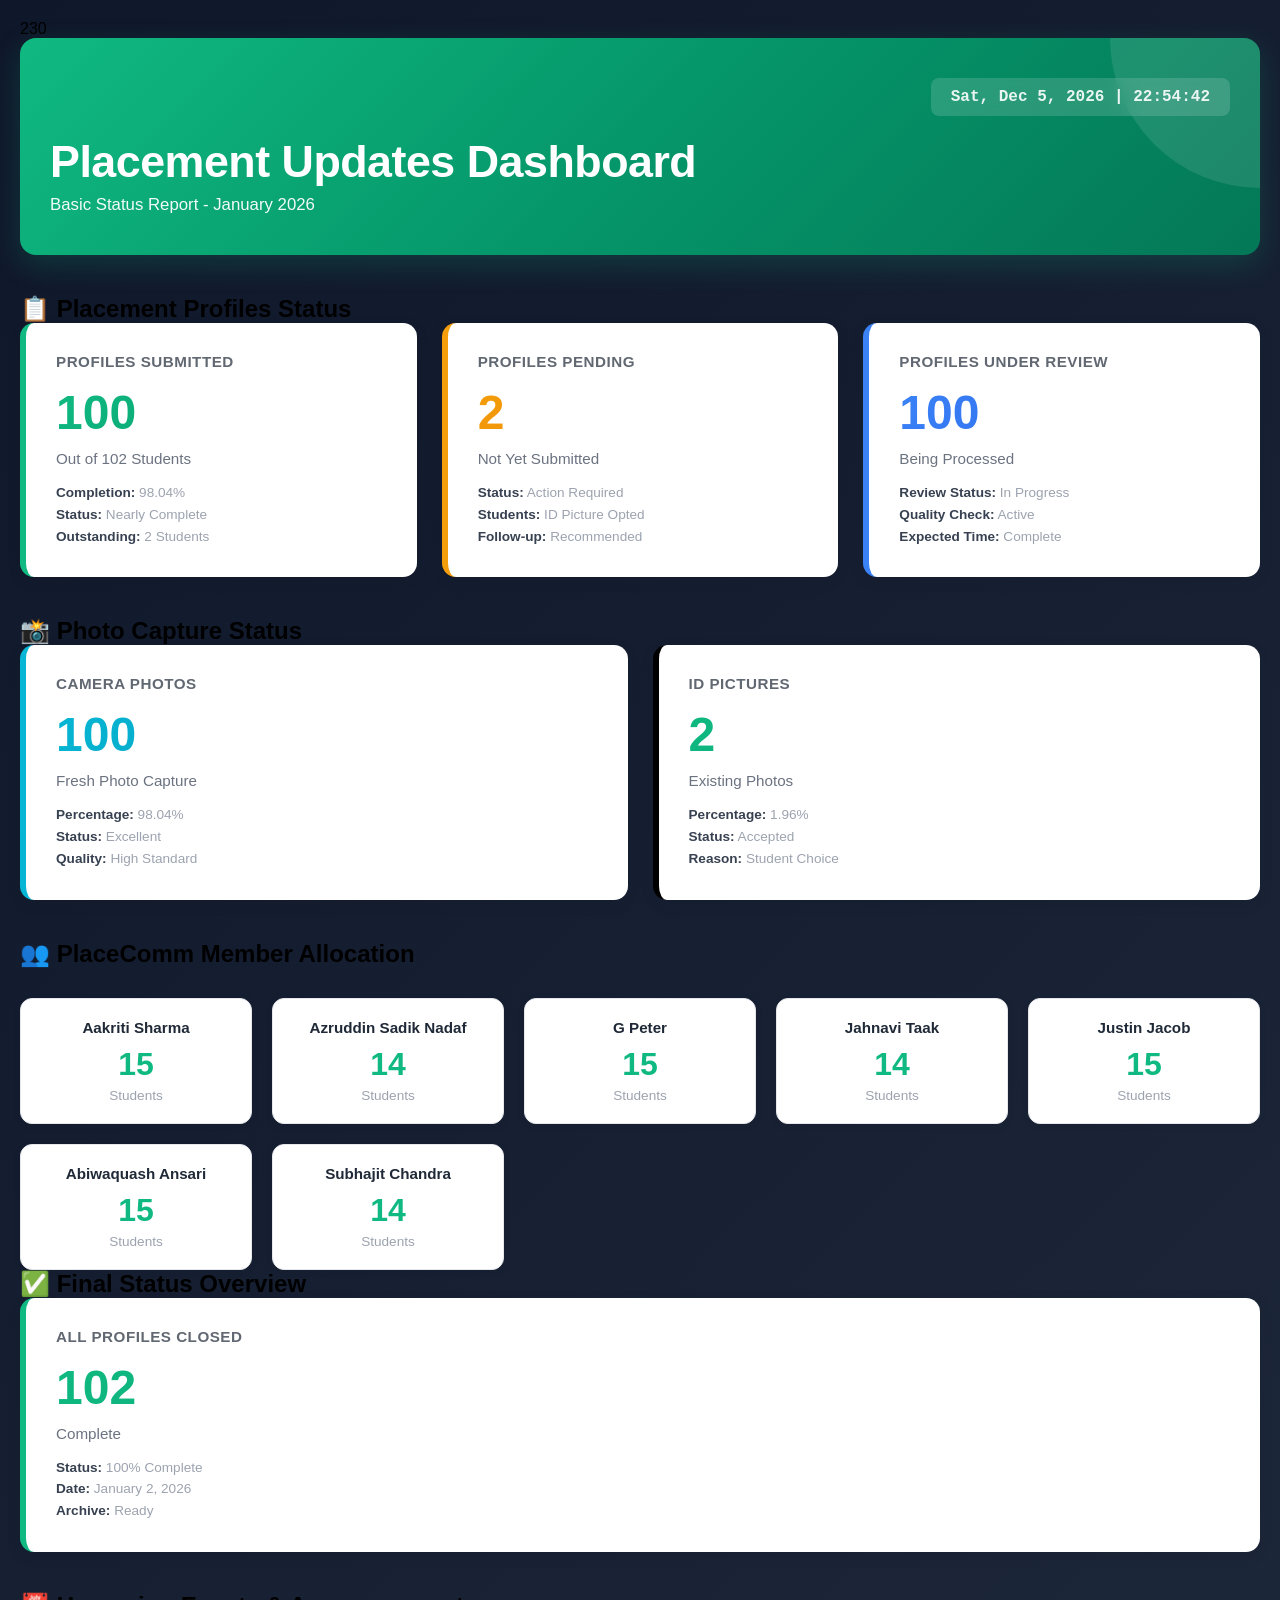
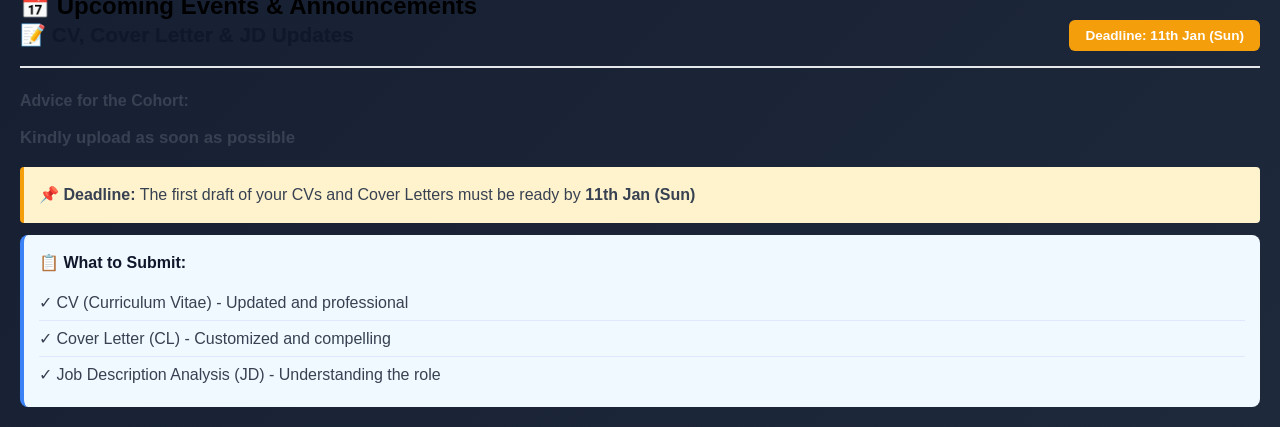
==== commit cd616234: "Add Upcoming Events section with CV/CL/JD deadline announcement" ====
--- a/Basic Status/index.html
+++ b/Basic Status/index.html
@@ -1,3 +1,5 @@
+230
+
 <!DOCTYPE html>
 <html lang="en">
 <head>
@@ -220,7 +222,8 @@
       font-size: 0.85em;
     }
 
-    .section-title {
+    220
+    
       color: white;
       font-size: 1.6em;
       margin-bottom: 25px;
@@ -229,6 +232,90 @@
       padding-bottom: 15px;
       border-bottom: 3px solid #10b981;
       display: inline-block;
+    }
+    
+    .event-card {
+      background: white;
+      padding: 30px;
+      border-radius: 14px;
+      box-shadow: 0 4px 15px rgba(0, 0, 0, 0.08);
+      border-left: 6px solid #f59e0b;
+      margin-top: 20px;
+    }
+
+    .event-header {
+      display: flex;
+      justify-content: space-between;
+      align-items: center;
+      margin-bottom: 20px;
+      padding-bottom: 15px;
+      border-bottom: 2px solid #e5e7eb;
+    }
+
+    .event-header h3 {
+      color: #0f172a;
+      font-size: 1.3em;
+      font-weight: 700;
+      margin: 0;
+    }
+
+    .event-date {
+      background: #f59e0b;
+      color: white;
+      padding: 8px 16px;
+      border-radius: 6px;
+      font-size: 0.85em;
+      font-weight: 600;
+    }
+
+    .event-content p {
+      margin-bottom: 12px;
+      color: #374151;
+      line-height: 1.6;
+    }
+
+    .event-message {
+      color: #f59e0b;
+      font-size: 1.05em;
+      font-weight: 600;
+    }
+
+    .event-deadline {
+      background: #fff3cd;
+      padding: 15px;
+      border-left: 4px solid #f59e0b;
+      border-radius: 4px;
+      color: #856404;
+      margin: 15px 0;
+    }
+
+    .event-tips {
+      background: #f0f9ff;
+      padding: 15px;
+      border-radius: 8px;
+      border-left: 4px solid #3b82f6;
+    }
+
+    .event-tips p {
+      color: #0f172a;
+      font-weight: 600;
+      margin-bottom: 10px;
+    }
+
+    .event-tips ul {
+      list-style: none;
+      padding: 0;
+      margin: 0;
+    }
+
+    .event-tips li {
+      color: #374151;
+      padding: 8px 0;
+      border-bottom: 1px solid #e0e7ff;
+    }
+
+    .event-tips li:last-child {
+      border-bottom: none;
     }
   </style>
 </head>
@@ -360,6 +447,28 @@
           </div>
         </div>
       </div>
+      
+      <!-- Upcoming Events Section -->
+      <h2 class="section-title">📅 Upcoming Events & Announcements</h2>
+      <div class="event-card">
+        <div class="event-header">
+          <h3>📝 CV, Cover Letter & JD Updates</h3>
+          <span class="event-date">Deadline: 11th Jan (Sun)</span>
+        </div>
+        <div class="event-content">
+          <p class="event-title"><strong>Advice for the Cohort:</strong></p>
+          <p class="event-message">Kindly upload as soon as possible</p>
+          <p class="event-deadline"><strong>📌 Deadline:</strong> The first draft of your CVs and Cover Letters must be ready by <strong>11th Jan (Sun)</strong></p>
+          <div class="event-tips">
+            <p><strong>📋 What to Submit:</strong></p>
+            <ul>
+              <li>✓ CV (Curriculum Vitae) - Updated and professional</li>
+              <li>✓ Cover Letter (CL) - Customized and compelling</li>
+              <li>✓ Job Description Analysis (JD) - Understanding the role</li>
+            </ul>
+          </div>
+        </div>
+      </div>
     </main>
   </div>
 
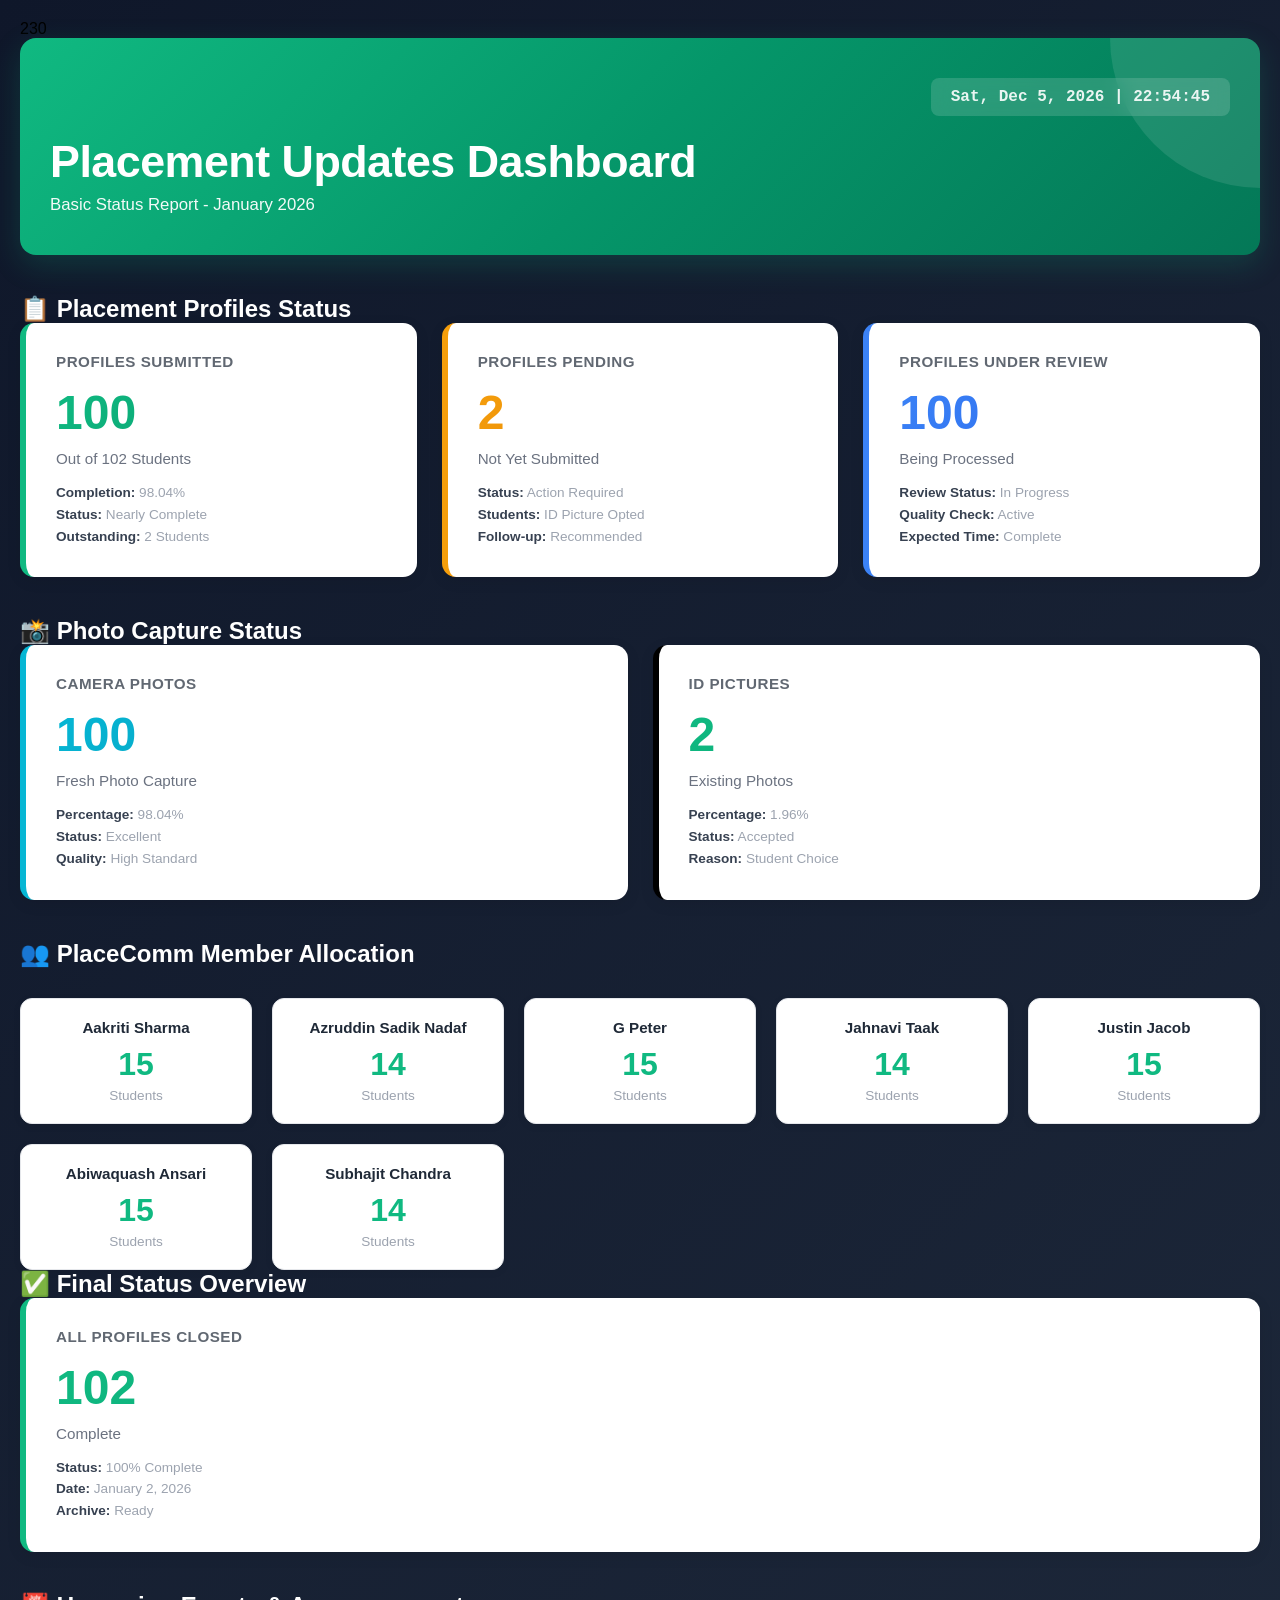
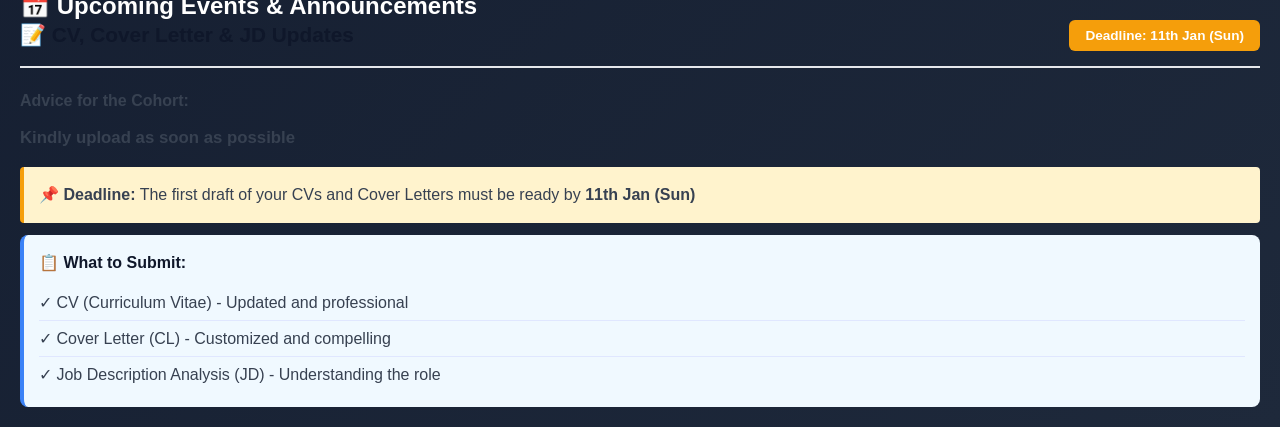
==== commit b0fb1994: "hange heading colors to white"" ====
--- a/Basic Status/index.html
+++ b/Basic Status/index.html
@@ -317,6 +317,15 @@
     .event-tips li:last-child {
       border-bottom: none;
     }
+    
+h2 {
+    color: white;
+}
+
+h3 {
+    color: white;
+}
+
   </style>
 </head>
 <body>
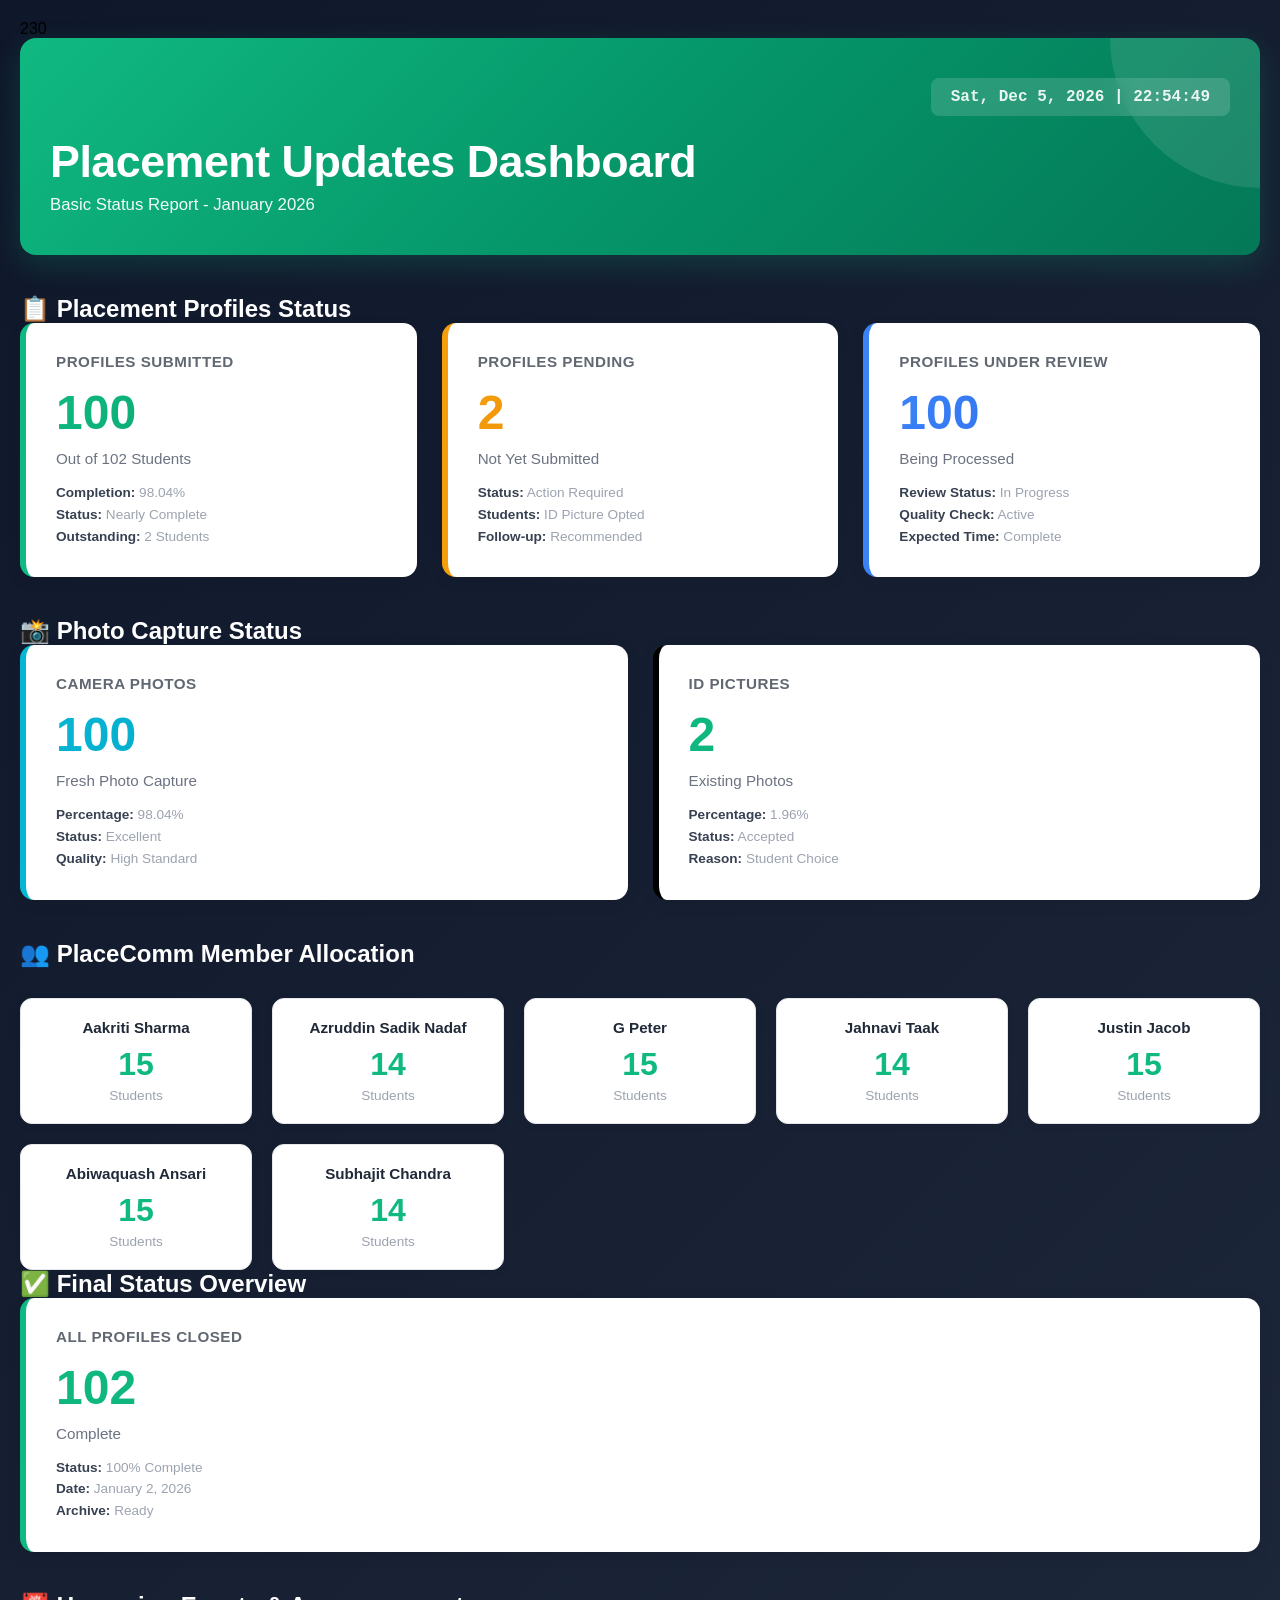
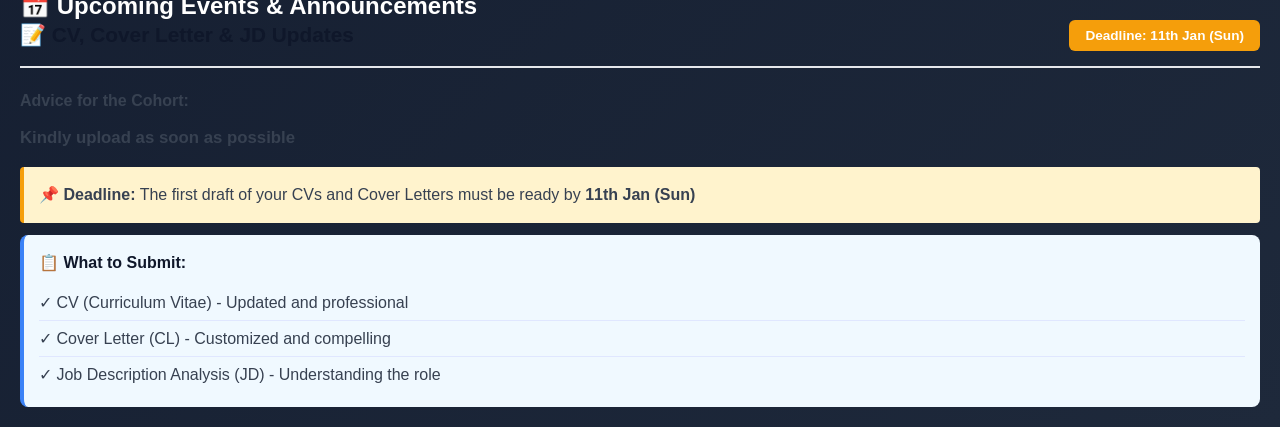
==== commit 19722ded: "Change event text colors to white for better visibility" ====
--- a/Basic Status/index.html
+++ b/Basic Status/index.html
@@ -326,6 +326,8 @@
     color: white;
 }
 
+.event-title { color: white; }
+.event-message { color: white; }
   </style>
 </head>
 <body>
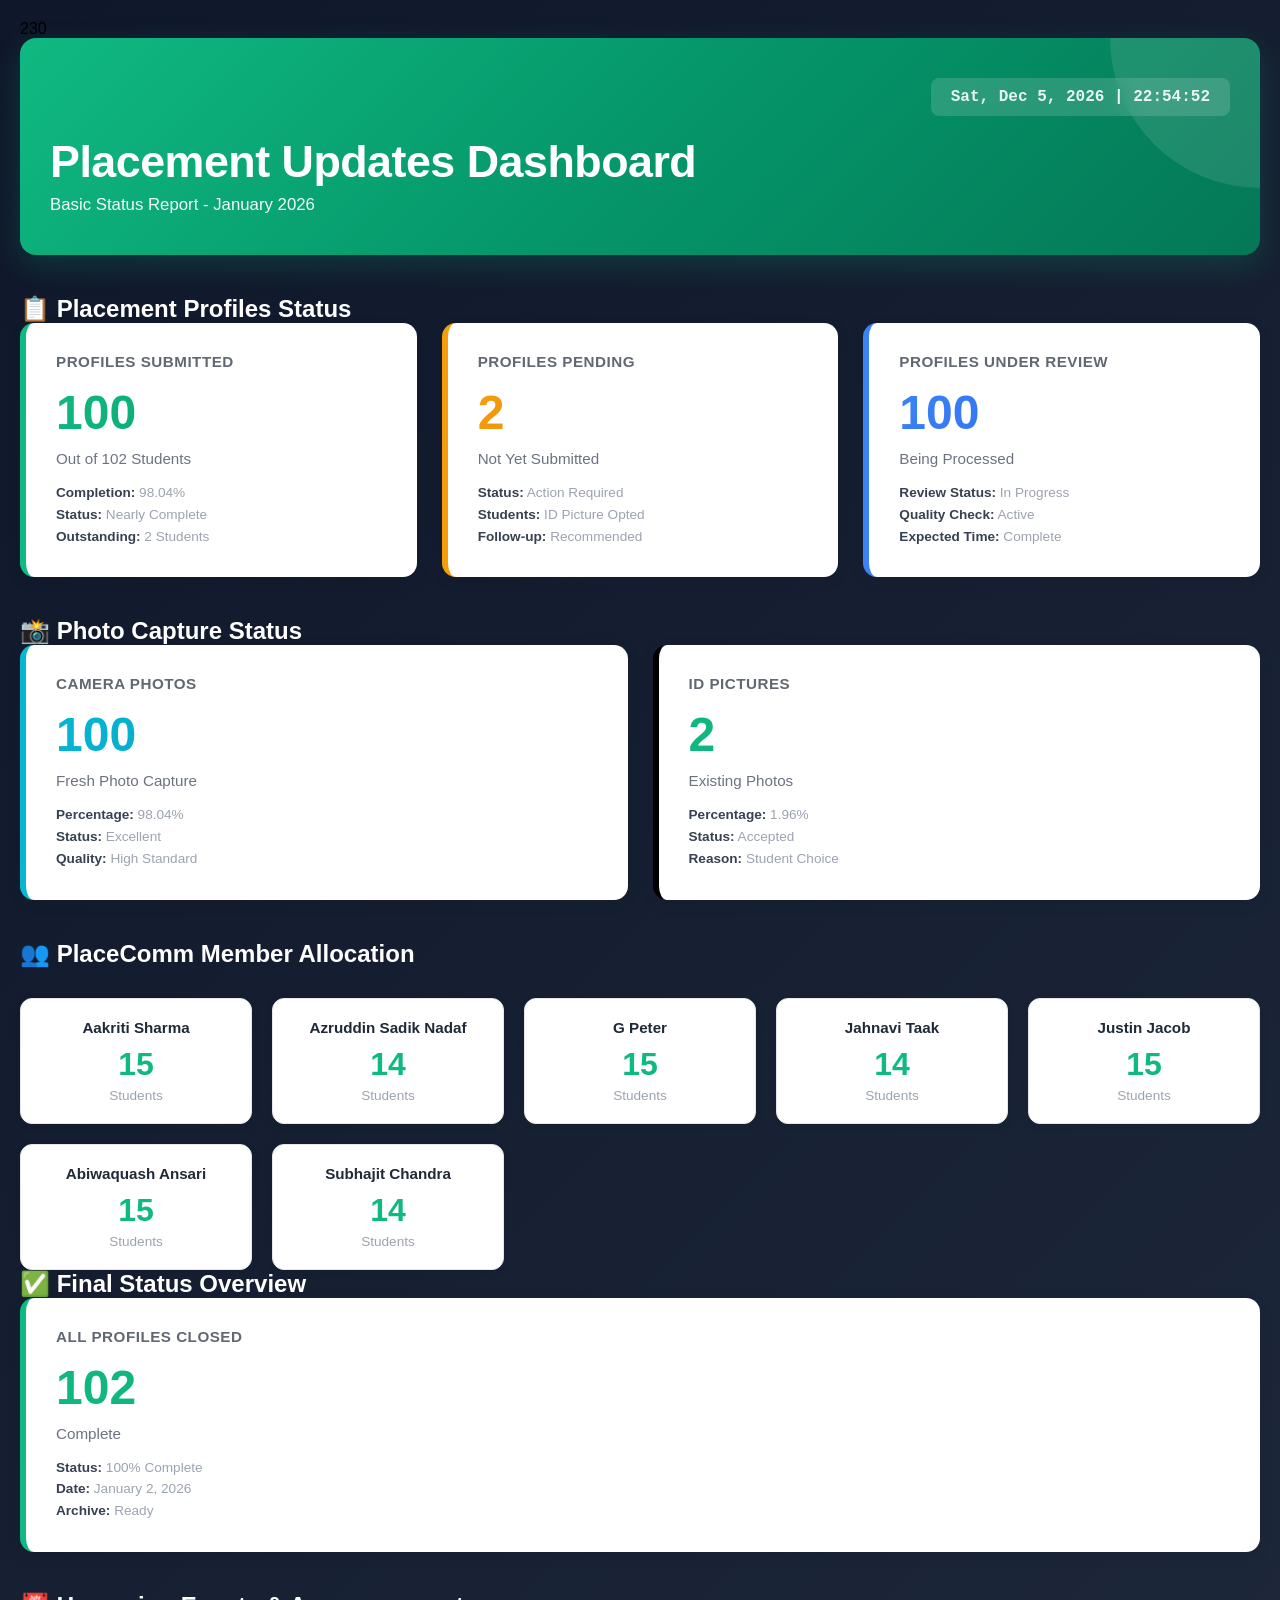
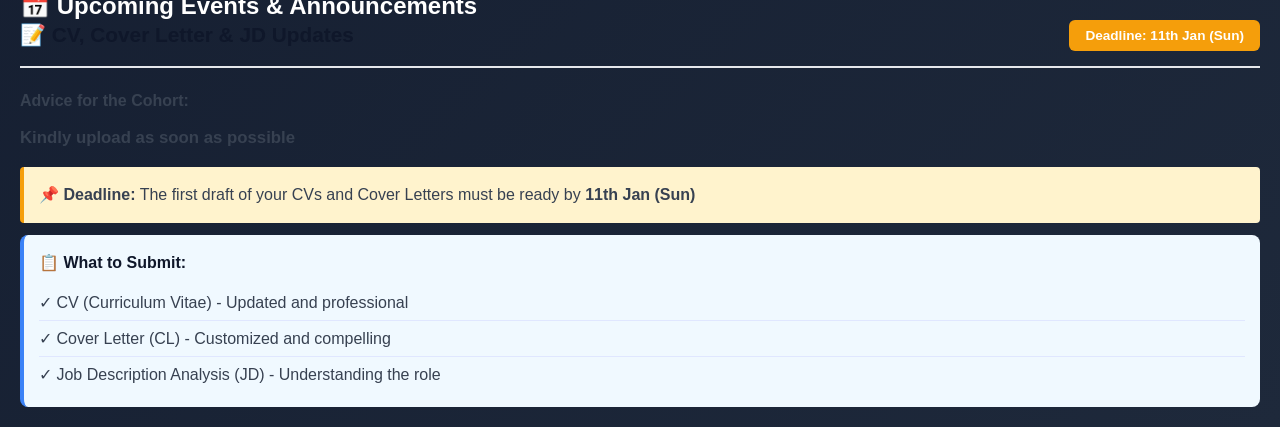
==== commit 43ebbf02: "Update index.htmlThis would make all remaining headings white." ====
--- a/Basic Status/index.html
+++ b/Basic Status/index.html
@@ -328,6 +328,8 @@
 
 .event-title { color: white; }
 .event-message { color: white; }
+    h3 { color: white; }
+
   </style>
 </head>
 <body>
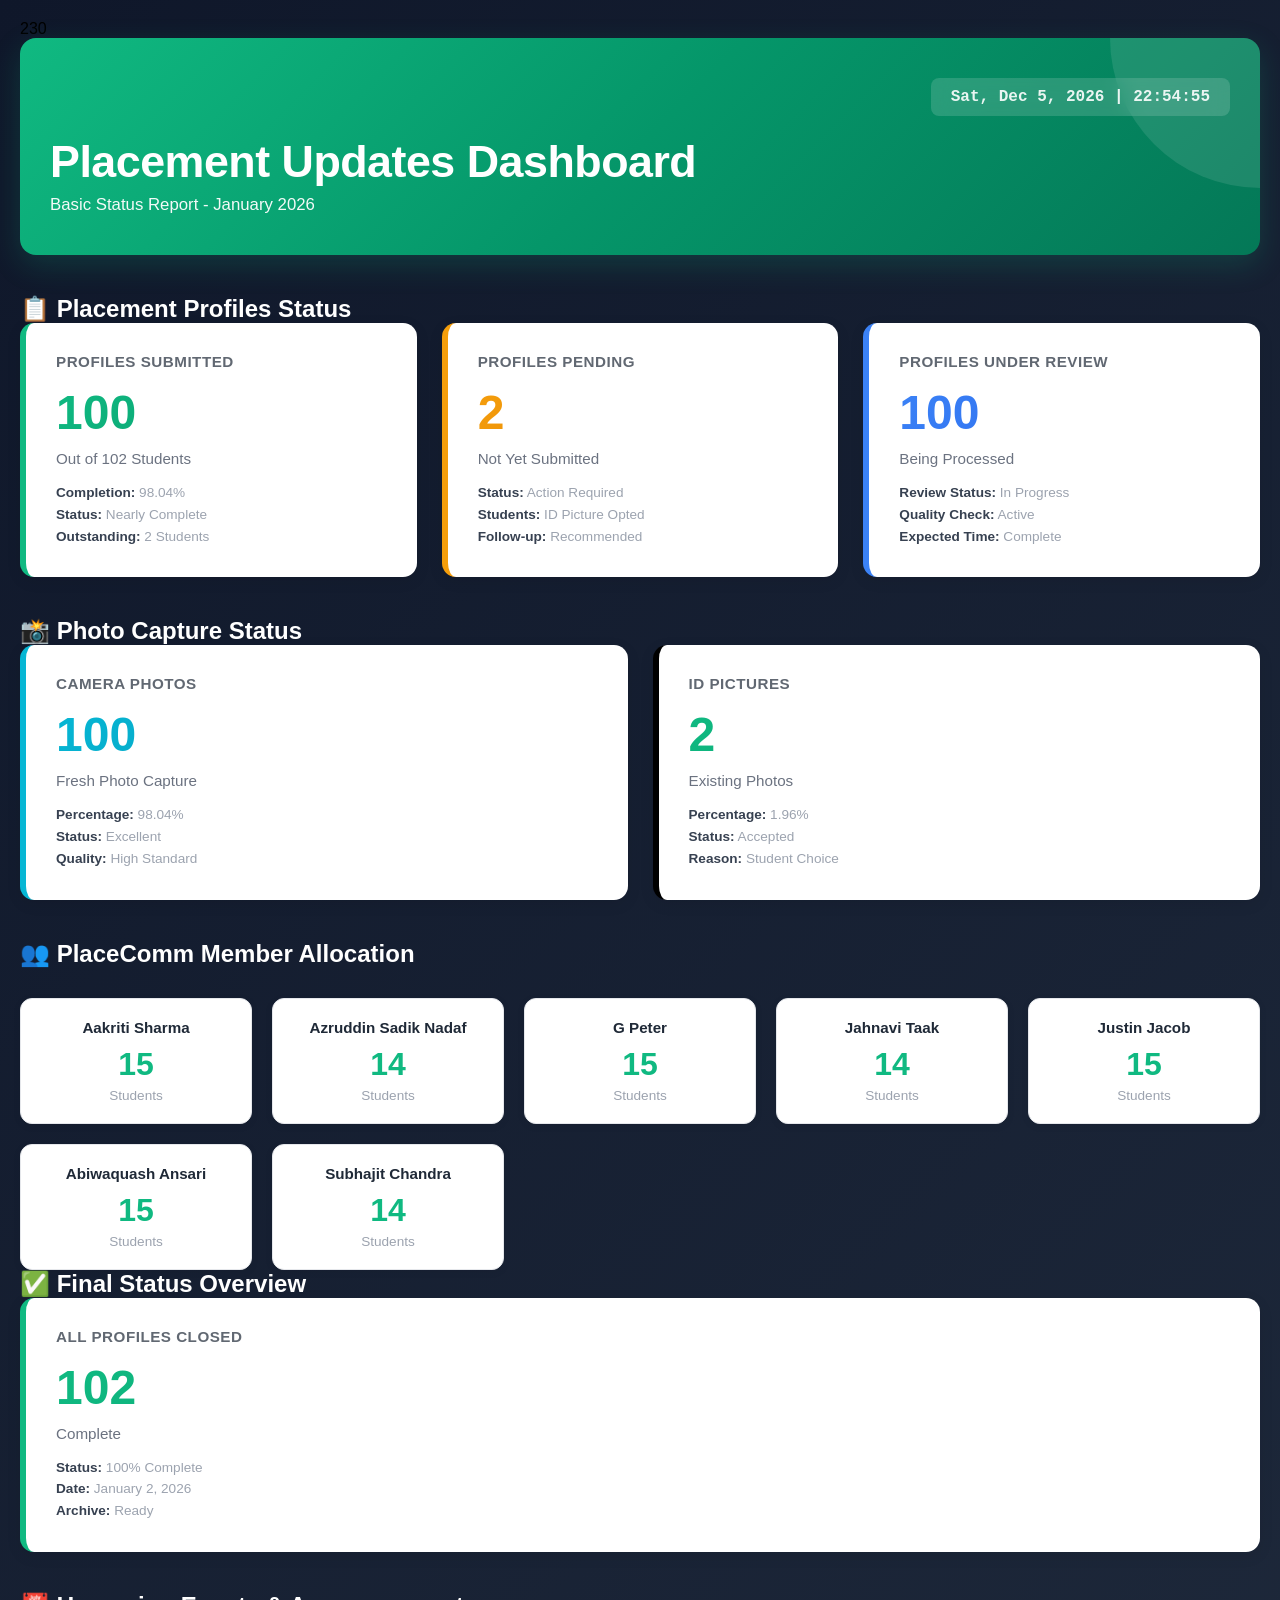
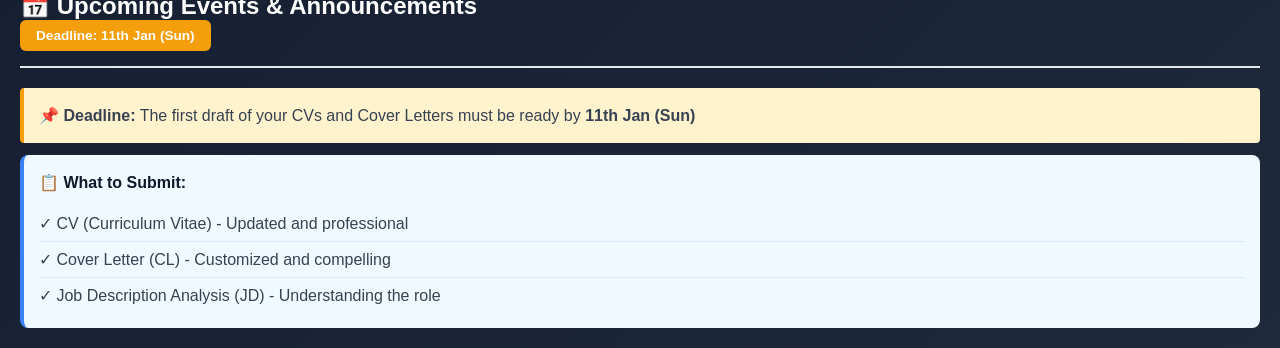
==== commit c8389b2f: "Update index.html" ====
--- a/Basic Status/index.html
+++ b/Basic Status/index.html
@@ -465,12 +465,9 @@
       <h2 class="section-title">📅 Upcoming Events & Announcements</h2>
       <div class="event-card">
         <div class="event-header">
-          <h3>📝 CV, Cover Letter & JD Updates</h3>
           <span class="event-date">Deadline: 11th Jan (Sun)</span>
         </div>
         <div class="event-content">
-          <p class="event-title"><strong>Advice for the Cohort:</strong></p>
-          <p class="event-message">Kindly upload as soon as possible</p>
           <p class="event-deadline"><strong>📌 Deadline:</strong> The first draft of your CVs and Cover Letters must be ready by <strong>11th Jan (Sun)</strong></p>
           <div class="event-tips">
             <p><strong>📋 What to Submit:</strong></p>
